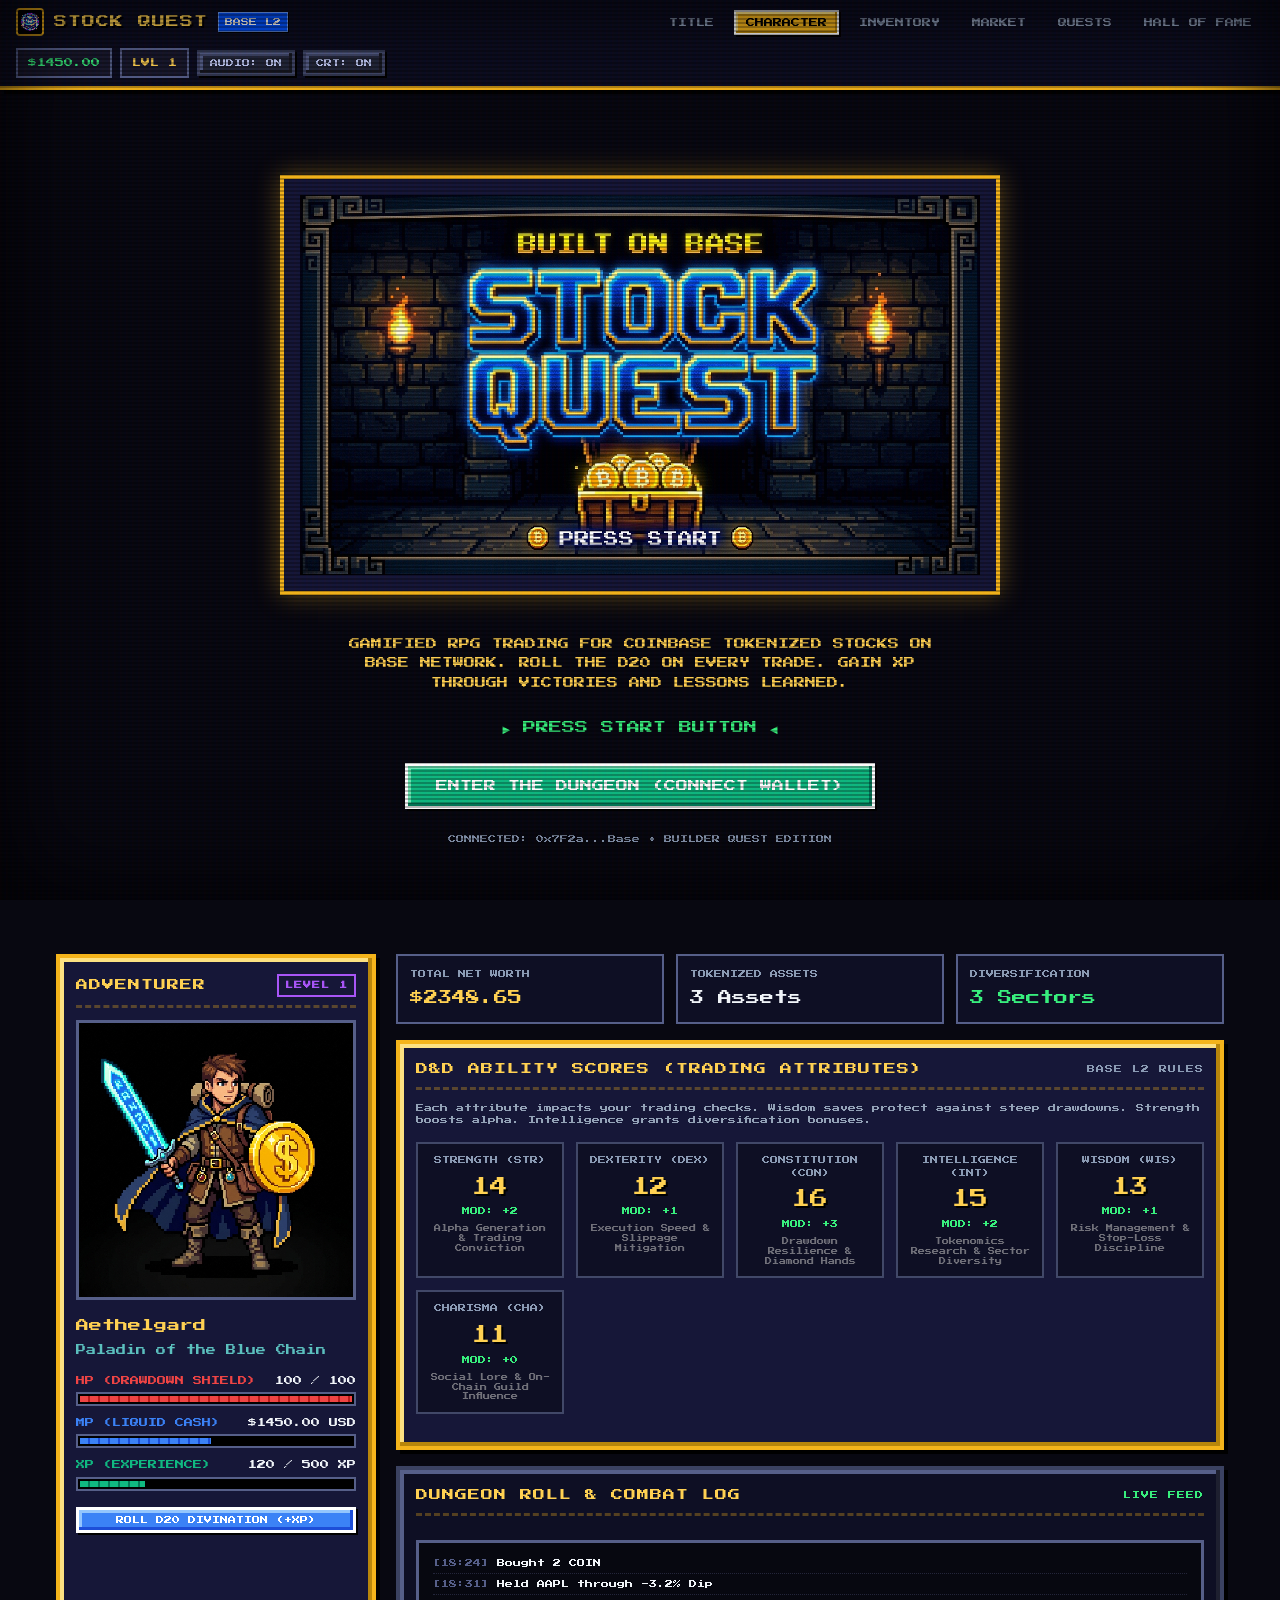
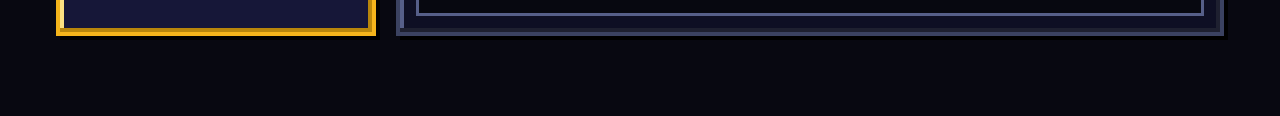
==== index.html @ 32fd5cbb "Initial commit: Stock Quest - Pixel Art RPG Trading on Base" ====
<!DOCTYPE html>
<html lang="en">
<head>
  <meta charset="UTF-8">
  <meta name="viewport" content="width=device-width, initial-scale=1.0">
  <title>Stock Quest - Pixel Art RPG Trading on Base</title>
  <meta name="description" content="Gamified RPG Trading Dashboard for Coinbase Tokenized Stocks on Base Network. Roll D20, earn XP on wins and losses, and level up your portfolio.">
  <link rel="stylesheet" href="css/tokens.css">
  <link rel="stylesheet" href="css/components.css">
  <link rel="stylesheet" href="css/screens.css">
</head>
<body>

  <!-- Retro CRT Scanlines & Vignette -->
  <div class="scanlines"></div>
  <div class="vignette"></div>

  <!-- Toast Notification Container -->
  <div id="toast-container"></div>

  <!-- Persistent Top Navigation Bar -->
  <header class="top-nav">
    <div class="nav-brand">
      <img src="assets/d20.jpg" alt="Stock Quest D20" class="nav-logo-icon">
      <span class="nav-title">STOCK QUEST</span>
      <span class="nav-network-tag">BASE L2</span>
    </div>

    <nav class="nav-links">
      <button class="nav-btn" data-screen="title">TITLE</button>
      <button class="nav-btn active" data-screen="character">CHARACTER</button>
      <button class="nav-btn" data-screen="inventory">INVENTORY</button>
      <button class="nav-btn" data-screen="market">MARKET</button>
      <button class="nav-btn" data-screen="quests">QUESTS</button>
      <button class="nav-btn" data-screen="leaderboard">HALL OF FAME</button>
    </nav>

    <div class="nav-wallet-box">
      <span class="wallet-badge" id="nav-cash-val">$1,450.00</span>
      <span class="wallet-badge" id="nav-lvl-val" style="color:var(--text-gold);">LVL 1</span>
      <button class="pixel-btn sm btn-dark" id="toggle-sound">AUDIO: ON</button>
      <button class="pixel-btn sm btn-dark" id="toggle-crt">CRT: ON</button>
    </div>
  </header>

  <!-- ================= SCREEN 1: TITLE SCREEN ================= -->
  <main>
    <section id="screen-title" class="screen">
      <div class="title-card-hero rpg-frame">
        <img src="assets/title.jpg" alt="Stock Quest 8-bit Banner" class="title-banner-img">
      </div>

      <p class="title-tagline">
        GAMIFIED RPG TRADING FOR COINBASE TOKENIZED STOCKS ON BASE NETWORK.
        ROLL THE D20 ON EVERY TRADE. GAIN XP THROUGH VICTORIES AND LESSONS LEARNED.
      </p>

      <div class="title-action-box">
        <div class="press-start-anim">► PRESS START BUTTON ◄</div>
        <button id="btn-press-start" class="pixel-btn btn-green" style="font-size:12px; padding: 14px 28px;">
          ENTER THE DUNGEON (CONNECT WALLET)
        </button>
        <div style="font-size:8px; color:var(--text-muted); margin-top:8px;">
          CONNECTED: 0x7F2a...Base • BUILDER QUEST EDITION
        </div>
      </div>
    </section>

    <!-- ================= SCREEN 2: CHARACTER SHEET (HUB) ================= -->
    <section id="screen-character" class="screen active">
      <div class="char-layout">
        
        <!-- Left Column: Hero Sprite & Meters -->
        <div class="rpg-frame">
          <div class="rpg-header">
            <span>ADVENTURER</span>
            <span class="badge-rarity epic" id="char-level-badge">LEVEL 1</span>
          </div>

          <img src="assets/hero.jpg" alt="Hero Adventurer Sprite" class="char-hero-portrait">

          <div class="char-name-title" id="char-name">Aethelgard</div>
          <div class="char-class-tag" id="char-class">Paladin of the Blue Chain</div>

          <!-- Meters -->
          <div class="meter-container meter-hp">
            <div class="meter-label">
              <span style="color:#ef4444;">HP (DRAWDOWN SHIELD)</span>
              <span id="char-hp-text">100 / 100</span>
            </div>
            <div class="meter-track">
              <div class="meter-fill" id="char-hp-fill" style="width: 100%;"></div>
            </div>
          </div>

          <div class="meter-container meter-mp">
            <div class="meter-label">
              <span style="color:#3b82f6;">MP (LIQUID CASH)</span>
              <span id="char-mp-text">$1,450.00 USD</span>
            </div>
            <div class="meter-track">
              <div class="meter-fill" id="char-mp-fill" style="width: 50%;"></div>
            </div>
          </div>

          <div class="meter-container meter-xp">
            <div class="meter-label">
              <span style="color:#10b981;">XP (EXPERIENCE)</span>
              <span id="char-xp-text">120 / 500 XP</span>
            </div>
            <div class="meter-track">
              <div class="meter-fill" id="char-xp-fill" style="width: 24%;"></div>
            </div>
          </div>

          <div style="margin-top:16px;">
            <button class="pixel-btn btn-blue sm" id="btn-roll-solo-dice" style="width:100%;">
              ROLL D20 DIVINATION (+XP)
            </button>
          </div>
        </div>

        <!-- Right Column: D&D Ability Scores & Overview -->
        <div>
          <!-- Financial Overview Cards -->
          <div class="overview-grid">
            <div class="overview-stat-card">
              <div class="overview-stat-label">TOTAL NET WORTH</div>
              <div class="overview-stat-val" id="overview-networth" style="color:var(--text-gold);">$2,125.75</div>
            </div>
            <div class="overview-stat-card">
              <div class="overview-stat-label">TOKENIZED ASSETS</div>
              <div class="overview-stat-val" id="overview-holdings-count">3 Assets</div>
            </div>
            <div class="overview-stat-card">
              <div class="overview-stat-label">DIVERSIFICATION</div>
              <div class="overview-stat-val" id="overview-sectors-count" style="color:var(--text-cyan);">3 Sectors</div>
            </div>
          </div>

          <!-- D&D Ability Scores -->
          <div class="rpg-frame">
            <div class="rpg-header">
              <span>D&D ABILITY SCORES (TRADING ATTRIBUTES)</span>
              <span style="font-size:8px; color:var(--text-muted);">BASE L2 RULES</span>
            </div>
            <p style="font-size:8px; color:#94a3b8; margin-bottom:12px; line-height:1.5;">
              Each attribute impacts your trading checks. Wisdom saves protect against steep drawdowns. Strength boosts alpha. Intelligence grants diversification bonuses.
            </p>
            <div class="dnd-stats-grid" id="dnd-stats-container">
              <!-- Dynamically populated by JS -->
            </div>
          </div>

          <!-- Combat & D20 Dungeon Roll Log -->
          <div class="rpg-frame dark" style="margin-top:16px;">
            <div class="rpg-header">
              <span>DUNGEON ROLL & COMBAT LOG</span>
              <span style="font-size:8px; color:var(--text-cyan);">LIVE FEED</span>
            </div>
            <div class="combat-log-container" id="combat-log-content">
              <!-- Dynamically populated by JS -->
            </div>
          </div>

        </div>

      </div>
    </section>

    <!-- ================= SCREEN 3: INVENTORY ================= -->
    <section id="screen-inventory" class="screen">
      <div class="rpg-frame" style="margin-bottom:20px;">
        <div class="rpg-header">
          <span>TOKENIZED STOCKS INVENTORY</span>
          <span style="font-size:9px; color:var(--text-gold);">COINBASE ASSETS ON BASE</span>
        </div>
        <p style="font-size:9px; color:#cbd5e1; line-height:1.6;">
          Your on-chain stock portfolio represented as RPG equipment. Sell positions to trigger exit resolution rolls: lock in profit XP or practice disciplined stop-loss saves!
        </p>
      </div>

      <div class="stock-grid" id="inventory-grid">
        <!-- Dynamically populated by JS -->
      </div>
    </section>

    <!-- ================= SCREEN 4: MARKET / ITEM SHOP ================= -->
    <section id="screen-market" class="screen">
      <div class="shop-layout">
        
        <!-- Shopkeeper NPC Panel -->
        <div class="rpg-frame">
          <div class="rpg-header">
            <span>TAVERN MERCHANT</span>
          </div>
          <img src="assets/shopkeeper.jpg" alt="Shopkeeper NPC Sprite" class="shopkeeper-img">
          
          <div class="npc-dialog-box">
            <div class="npc-dialog-title">Master Barnaby says:</div>
            <div class="npc-dialog-text">
              "Greetings, traveler! Looking for Coinbase Tokenized Stocks on Base? Every purchase triggers a D20 roll: Natural 20s grant 5% discounts and massive XP, while tough rolls build your survival fortitude!"
              <span class="blinking-cursor"></span>
            </div>
          </div>

          <div style="font-size:8px; color:var(--text-muted); line-height:1.6;">
            • Instant settlement on Base L2<br>
            • Backed 1:1 by real stock shares<br>
            • Earn D&D trading XP every roll
          </div>
        </div>

        <!-- Catalog & Stocks Grid -->
        <div>
          <div class="shop-filter-tabs">
            <button class="pixel-btn sm btn-dark market-tab active" data-filter="all">ALL STOCKS</button>
            <button class="pixel-btn sm btn-dark market-tab" data-filter="tech">MEGA TECH</button>
            <button class="pixel-btn sm btn-dark market-tab" data-filter="finance">FINANCE & CRYPTO</button>
            <button class="pixel-btn sm btn-dark market-tab" data-filter="index">INDEX ETF</button>
          </div>

          <div class="stock-grid" id="market-grid">
            <!-- Dynamically populated by JS -->
          </div>
        </div>

      </div>
    </section>

    <!-- ================= SCREEN 5: QUEST BOARD ================= -->
    <section id="screen-quests" class="screen">
      <div class="rpg-frame" style="margin-bottom:20px;">
        <div class="rpg-header">
          <span>BASE BUILDER QUEST BOARD</span>
          <span style="font-size:9px; color:var(--text-cyan);">ACTIVE BOUNTIES</span>
        </div>
        <p style="font-size:9px; color:#cbd5e1; line-height:1.6;">
          Complete tactical trading objectives to earn gold, unlock rare achievements, and ascend the Base Network leaderboard!
        </p>
      </div>

      <div class="quests-grid" id="quests-grid">
        <!-- Dynamically populated by JS -->
      </div>
    </section>

    <!-- ================= SCREEN 6: LEADERBOARD ================= -->
    <section id="screen-leaderboard" class="screen">
      <div class="rpg-frame">
        <div class="rpg-header">
          <span>BASE NETWORK HALL OF FAME</span>
          <span style="font-size:9px; color:var(--text-gold);">TOP TRADER ADVENTURERS</span>
        </div>

        <table class="arcade-table">
          <thead>
            <tr>
              <th>RANK</th>
              <th>ADVENTURER</th>
              <th>RPG CLASS</th>
              <th>LEVEL</th>
              <th style="text-align:right;">NET WORTH (USD)</th>
              <th style="text-align:right;">WIN RATE</th>
            </tr>
          </thead>
          <tbody id="leaderboard-tbody">
            <!-- Dynamically populated by JS -->
          </tbody>
        </table>
      </div>
    </section>
  </main>

  <!-- ================= D20 TRADING & EXECUTION MODAL ================= -->
  <div id="buy-modal" class="modal-backdrop hidden">
    <div class="modal-card rpg-frame glow-gold">
      <div class="rpg-header">
        <span>ON-CHAIN EXECUTION CHECK</span>
        <button id="modal-btn-cancel" class="pixel-btn sm btn-danger">X</button>
      </div>

      <div style="text-align:center; margin: 12px 0;">
        <div class="d20-dice-wrapper" id="modal-d20-dice">
          <img src="assets/d20.jpg" alt="D20 Dice" class="d20-dice-img">
        </div>
      </div>

      <div style="background:var(--bg-panel-dark); border:2px solid #414868; padding:12px; margin-bottom:12px;">
        <div style="display:flex; justify-content:space-between; margin-bottom:6px;">
          <span style="color:var(--text-muted); font-size:8px;">TARGET ASSET:</span>
          <span id="modal-stock-ticker" style="color:var(--text-gold); font-size:9px;">AAPL</span>
        </div>
        <div style="display:flex; justify-content:space-between; margin-bottom:6px;">
          <span style="color:var(--text-muted); font-size:8px;">PRICE PER SHARE:</span>
          <span id="modal-stock-price" style="font-size:9px;">$198.50</span>
        </div>
        <div style="display:flex; justify-content:space-between; align-items:center; margin-bottom:6px;">
          <span style="color:var(--text-muted); font-size:8px;">QUANTITY:</span>
          <input type="number" id="buy-shares-qty" value="1.0" min="0.1" step="0.5" style="width:70px; background:#000; color:#fff; border:2px solid #565f89; font-family:var(--font-retro); font-size:9px; padding:4px; text-align:center;">
        </div>
        <div style="display:flex; justify-content:space-between; border-top:1px dashed #565f89; padding-top:6px; margin-top:6px;">
          <span style="color:var(--text-cyan); font-size:9px;">ESTIMATED TOTAL:</span>
          <span id="modal-stock-total" style="color:var(--text-cyan); font-size:10px; font-weight:bold;">$198.50 USD</span>
        </div>
      </div>

      <!-- Result Box -->
      <div id="modal-roll-result" class="rpg-frame dark" style="display:none; margin-bottom:12px;">
        <div id="modal-roll-text"></div>
      </div>

      <button id="modal-btn-execute" class="pixel-btn btn-green" style="width:100%; font-size:10px;">
        ROLL D20 & EXECUTE ON BASE
      </button>
    </div>
  </div>

  <!-- Scripts -->
  <script src="js/audio.js"></script>
  <script src="js/data.js"></script>
  <script src="js/engine.js"></script>
  <script src="js/app.js"></script>
</body>
</html>
---- css/tokens.css ----
/* Stock Quest - Design Tokens & 8-Bit Pixel Styles */
@import url('https://fonts.googleapis.com/css2?family=Press+Start+2P&display=swap');

:root {
  /* Color Palette - 16-bit SNES & Arcade */
  --bg-deep: #080811;
  --bg-main: #0f1026;
  --bg-panel: #161738;
  --bg-panel-dark: #0e0f24;
  --bg-input: #0a0b1a;

  --border-gold: #f4b41b;
  --border-gold-light: #fce182;
  --border-gold-dark: #b8860b;
  --border-blue: #2f58cd;
  --border-base-blue: #0052ff;

  --text-main: #f0f4f8;
  --text-muted: #8b9bb4;
  --text-gold: #ffd152;
  --text-cyan: #38ef7d;
  --text-blue: #5bc0be;
  --text-danger: #ff4757;
  --text-purple: #c084fc;

  /* Rarity Colors */
  --rarity-common: #94a3b8;
  --rarity-rare: #3b82f6;
  --rarity-epic: #a855f7;
  --rarity-legendary: #eab308;

  /* Bars */
  --hp-bar: #ef4444;
  --hp-bar-bg: #450a0a;
  --mp-bar: #3b82f6;
  --mp-bar-bg: #172554;
  --xp-bar: #10b981;
  --xp-bar-bg: #064e3b;

  /* Pixel Shadows */
  --pixel-shadow-sm: 2px 2px 0px #000;
  --pixel-shadow-md: 4px 4px 0px #000;
  --pixel-shadow-lg: 6px 6px 0px #000;
  --pixel-shadow-gold: 4px 4px 0px #b8860b;

  /* Typography */
  --font-retro: 'Press Start 2P', monospace, monospace;
}

* {
  box-sizing: border-box;
  margin: 0;
  padding: 0;
  image-rendering: pixelated;
}

body {
  background-color: var(--bg-deep);
  color: var(--text-main);
  font-family: var(--font-retro);
  font-size: 11px;
  line-height: 1.6;
  min-height: 100vh;
  overflow-x: hidden;
  user-select: none;
}

/* CRT Scanlines Overlay (Toggleable) */
.scanlines {
  pointer-events: none;
  position: fixed;
  top: 0;
  left: 0;
  width: 100vw;
  height: 100vh;
  z-index: 9999;
  background: linear-gradient(
    rgba(18, 16, 16, 0) 50%,
    rgba(0, 0, 0, 0.35) 50%
  ),
  linear-gradient(
    90deg,
    rgba(255, 0, 0, 0.03),
    rgba(0, 255, 0, 0.01),
    rgba(0, 0, 255, 0.03)
  );
  background-size: 100% 4px, 6px 100%;
  opacity: 0.75;
}

/* Vignette */
.vignette {
  pointer-events: none;
  position: fixed;
  top: 0;
  left: 0;
  width: 100vw;
  height: 100vh;
  z-index: 9998;
  box-shadow: inset 0 0 100px rgba(0, 0, 0, 0.85);
}
---- css/components.css ----
/* Stock Quest - Reusable Pixel Art UI Components */

/* --- Retro RPG Frames --- */
.rpg-frame {
  background-color: var(--bg-panel);
  border: 4px solid var(--border-gold);
  box-shadow: 
    inset -4px -4px 0px 0px var(--border-gold-dark),
    inset 4px 4px 0px 0px var(--border-gold-light),
    var(--pixel-shadow-md);
  padding: 16px;
  position: relative;
}

.rpg-frame.dark {
  background-color: var(--bg-panel-dark);
  border-color: #3b4261;
  box-shadow: 
    inset -4px -4px 0px 0px #1e2030,
    inset 4px 4px 0px 0px #565f89,
    var(--pixel-shadow-md);
}

.rpg-frame.blue {
  border-color: var(--border-blue);
  box-shadow: 
    inset -4px -4px 0px 0px #1a3680,
    inset 4px 4px 0px 0px #5c85ff,
    var(--pixel-shadow-md);
}

.rpg-frame.glow-gold {
  box-shadow: 
    inset -4px -4px 0px 0px var(--border-gold-dark),
    inset 4px 4px 0px 0px var(--border-gold-light),
    0 0 16px rgba(244, 180, 27, 0.45);
}

/* Header within frame */
.rpg-header {
  color: var(--text-gold);
  font-size: 12px;
  letter-spacing: 1px;
  text-transform: uppercase;
  margin-bottom: 12px;
  padding-bottom: 8px;
  border-bottom: 3px dashed rgba(244, 180, 27, 0.3);
  display: flex;
  align-items: center;
  justify-content: space-between;
}

/* --- Pixel Buttons --- */
.pixel-btn {
  display: inline-flex;
  align-items: center;
  justify-content: center;
  gap: 8px;
  font-family: var(--font-retro);
  font-size: 10px;
  color: #000;
  background-color: var(--border-gold);
  border: 3px solid #fff;
  box-shadow: 
    inset -3px -3px 0px 0px var(--border-gold-dark),
    inset 3px 3px 0px 0px var(--border-gold-light),
    var(--pixel-shadow-sm);
  padding: 10px 16px;
  cursor: pointer;
  text-transform: uppercase;
  text-decoration: none;
  transition: transform 0.05s ease;
}

.pixel-btn:hover {
  filter: brightness(1.15);
  transform: translate(-1px, -1px);
  box-shadow: 
    inset -3px -3px 0px 0px var(--border-gold-dark),
    inset 3px 3px 0px 0px var(--border-gold-light),
    var(--pixel-shadow-md);
}

.pixel-btn:active {
  transform: translate(2px, 2px);
  box-shadow: none;
}

.pixel-btn.btn-blue {
  background-color: #3b82f6;
  color: #fff;
  box-shadow: 
    inset -3px -3px 0px 0px #1d4ed8,
    inset 3px 3px 0px 0px #93c5fd,
    var(--pixel-shadow-sm);
}

.pixel-btn.btn-green {
  background-color: #10b981;
  color: #fff;
  box-shadow: 
    inset -3px -3px 0px 0px #047857,
    inset 3px 3px 0px 0px #6ee7b7,
    var(--pixel-shadow-sm);
}

.pixel-btn.btn-danger {
  background-color: #ef4444;
  color: #fff;
  box-shadow: 
    inset -3px -3px 0px 0px #991b1b,
    inset 3px 3px 0px 0px #fca5a5,
    var(--pixel-shadow-sm);
}

.pixel-btn.btn-dark {
  background-color: #24283b;
  color: #c0caf5;
  border-color: #414868;
  box-shadow: 
    inset -3px -3px 0px 0px #1a1b26,
    inset 3px 3px 0px 0px #565f89,
    var(--pixel-shadow-sm);
}

.pixel-btn.sm {
  font-size: 8px;
  padding: 6px 10px;
}

/* --- Segmented Retro Meters (HP, MP, XP) --- */
.meter-container {
  margin-bottom: 10px;
}

.meter-label {
  display: flex;
  justify-content: space-between;
  font-size: 9px;
  margin-bottom: 4px;
}

.meter-track {
  height: 14px;
  background-color: #000;
  border: 2px solid #565f89;
  padding: 2px;
  position: relative;
  overflow: hidden;
}

.meter-fill {
  height: 100%;
  transition: width 0.3s steps(10);
}

.meter-hp .meter-fill {
  background: repeating-linear-gradient(
    90deg,
    #ef4444,
    #ef4444 8px,
    #b91c1c 8px,
    #b91c1c 10px
  );
}

.meter-mp .meter-fill {
  background: repeating-linear-gradient(
    90deg,
    #3b82f6,
    #3b82f6 8px,
    #1d4ed8 8px,
    #1d4ed8 10px
  );
}

.meter-xp .meter-fill {
  background: repeating-linear-gradient(
    90deg,
    #10b981,
    #10b981 8px,
    #047857 8px,
    #047857 10px
  );
}

/* --- Rarity Badges --- */
.badge-rarity {
  font-size: 8px;
  padding: 3px 6px;
  border: 2px solid currentColor;
  text-transform: uppercase;
  font-weight: bold;
  display: inline-block;
}

.badge-rarity.common {
  color: var(--rarity-common);
  border-color: var(--rarity-common);
}

.badge-rarity.rare {
  color: var(--rarity-rare);
  border-color: var(--rarity-rare);
}

.badge-rarity.epic {
  color: var(--rarity-epic);
  border-color: var(--rarity-epic);
}

.badge-rarity.legendary {
  color: var(--rarity-legendary);
  border-color: var(--rarity-legendary);
  animation: pulse-border 1.5s infinite;
}

@keyframes pulse-border {
  0%, 100% { box-shadow: 0 0 2px var(--rarity-legendary); }
  50% { box-shadow: 0 0 10px var(--rarity-legendary); }
}

/* --- D20 Rolling Modal & Animation --- */
.d20-dice-wrapper {
  position: relative;
  width: 110px;
  height: 110px;
  margin: 0 auto;
  display: flex;
  align-items: center;
  justify-content: center;
}

.d20-dice-img {
  width: 100%;
  height: 100%;
  object-fit: contain;
  border-radius: 8px;
}

.d20-shake {
  animation: dice-shake 0.6s ease-in-out infinite;
}

@keyframes dice-shake {
  0% { transform: rotate(0deg) scale(1); }
  25% { transform: rotate(-18deg) scale(1.1); }
  50% { transform: rotate(18deg) scale(1.15); }
  75% { transform: rotate(-10deg) scale(1.05); }
  100% { transform: rotate(0deg) scale(1); }
}

/* --- Modal Overlay --- */
.modal-backdrop {
  position: fixed;
  inset: 0;
  background: rgba(0, 0, 0, 0.85);
  display: flex;
  align-items: center;
  justify-content: center;
  z-index: 9000;
  padding: 16px;
}

.modal-backdrop.hidden {
  display: none;
}

.modal-card {
  max-width: 540px;
  width: 100%;
  animation: pop-in 0.2s cubic-bezier(0.175, 0.885, 0.32, 1.275);
}

@keyframes pop-in {
  from { transform: scale(0.85); opacity: 0; }
  to { transform: scale(1); opacity: 1; }
}

/* --- Toast Notification --- */
#toast-container {
  position: fixed;
  top: 24px;
  right: 24px;
  display: flex;
  flex-direction: column;
  gap: 12px;
  z-index: 10000;
}

.toast {
  background-color: var(--bg-panel);
  border: 3px solid var(--border-gold);
  box-shadow: var(--pixel-shadow-md);
  padding: 12px 18px;
  color: var(--text-main);
  font-size: 10px;
  max-width: 380px;
  display: flex;
  align-items: center;
  gap: 12px;
  animation: slide-in 0.3s ease-out;
}

@keyframes slide-in {
  from { transform: translateX(100%); opacity: 0; }
  to { transform: translateX(0); opacity: 1; }
}

.toast.toast-crit {
  border-color: #ffd700;
  background-color: #2b1e06;
  color: #fffa65;
}

.toast.toast-fail {
  border-color: #ef4444;
  background-color: #290808;
  color: #fca5a5;
}

.toast.toast-xp {
  border-color: #10b981;
  background-color: #062e20;
  color: #6ee7b7;
}

/* --- Dialog Box / NPC Speech --- */
.npc-dialog-box {
  background-color: var(--bg-panel-dark);
  border: 4px solid #fff;
  box-shadow: 
    inset -3px -3px 0 #1e2030,
    inset 3px 3px 0 #565f89,
    var(--pixel-shadow-md);
  padding: 14px;
  margin-bottom: 16px;
  position: relative;
}

.npc-dialog-title {
  color: var(--text-gold);
  font-size: 9px;
  margin-bottom: 6px;
  text-transform: uppercase;
}

.npc-dialog-text {
  font-size: 10px;
  line-height: 1.7;
  color: #e2e8f0;
}

.blinking-cursor {
  display: inline-block;
  width: 8px;
  height: 12px;
  background-color: #fff;
  margin-left: 4px;
  animation: blink 0.8s infinite;
  vertical-align: middle;
}

@keyframes blink {
  0%, 100% { opacity: 1; }
  50% { opacity: 0; }
}
---- css/screens.css ----
/* Stock Quest - Screen Layouts & Specific Pages */

/* Top Navigation Bar */
.top-nav {
  position: sticky;
  top: 0;
  z-index: 5000;
  background-color: #0d0e21;
  border-bottom: 4px solid var(--border-gold);
  padding: 8px 16px;
  display: flex;
  align-items: center;
  justify-content: space-between;
  box-shadow: var(--pixel-shadow-md);
  flex-wrap: wrap;
  gap: 12px;
}

.nav-brand {
  display: flex;
  align-items: center;
  gap: 10px;
}

.nav-logo-icon {
  width: 28px;
  height: 28px;
  border: 2px solid var(--border-gold);
  border-radius: 4px;
}

.nav-title {
  color: var(--text-gold);
  font-size: 13px;
  letter-spacing: 1px;
  text-shadow: 2px 2px 0 #000;
}

.nav-network-tag {
  font-size: 8px;
  background: var(--border-base-blue);
  color: #fff;
  padding: 3px 6px;
  border: 1px solid #70a1ff;
  box-shadow: 1px 1px 0 #000;
}

.nav-links {
  display: flex;
  gap: 8px;
  flex-wrap: wrap;
}

.nav-btn {
  background: transparent;
  border: 2px solid transparent;
  color: var(--text-muted);
  font-family: var(--font-retro);
  font-size: 9px;
  padding: 6px 10px;
  cursor: pointer;
  text-transform: uppercase;
  transition: all 0.1s ease;
}

.nav-btn:hover {
  color: var(--text-main);
  border-color: #565f89;
  background: #1a1b2e;
}

.nav-btn.active {
  color: #000;
  background-color: var(--border-gold);
  border-color: #fff;
  box-shadow: 
    inset -2px -2px 0 #b8860b,
    inset 2px 2px 0 #fce182,
    var(--pixel-shadow-sm);
}

.nav-wallet-box {
  display: flex;
  align-items: center;
  gap: 8px;
}

.wallet-badge {
  font-size: 9px;
  background-color: #1a1a2e;
  border: 2px solid #565f89;
  padding: 6px 10px;
  color: var(--text-cyan);
}

/* Screen Wrapper */
.screen {
  display: none;
  padding: 24px 16px 80px 16px;
  max-width: 1200px;
  margin: 0 auto;
}

.screen.active {
  display: block;
  animation: fadeIn 0.2s ease-in;
}

@keyframes fadeIn {
  from { opacity: 0; transform: translateY(6px); }
  to { opacity: 1; transform: translateY(0); }
}

/* --- Screen 1: Title Screen --- */
#screen-title {
  min-height: calc(100vh - 60px);
  display: flex;
  flex-direction: column;
  align-items: center;
  justify-content: center;
  text-align: center;
  padding: 24px;
}

.title-card-hero {
  max-width: 720px;
  width: 100%;
  margin-bottom: 24px;
  border: 4px solid var(--border-gold);
  box-shadow: 0 0 24px rgba(244, 180, 27, 0.4);
  position: relative;
  overflow: hidden;
}

.title-banner-img {
  width: 100%;
  height: auto;
  display: block;
}

.title-tagline {
  color: var(--text-gold);
  font-size: 11px;
  margin: 16px 0 24px 0;
  line-height: 1.8;
  max-width: 600px;
}

.title-action-box {
  display: flex;
  flex-direction: column;
  gap: 16px;
  align-items: center;
}

.press-start-anim {
  animation: blink 1s infinite;
  color: var(--text-cyan);
  font-size: 13px;
  margin-bottom: 8px;
}

/* --- Screen 2: Character Hub / Sheet --- */
.char-layout {
  display: grid;
  grid-template-columns: 320px 1fr;
  gap: 20px;
}

@media (max-width: 860px) {
  .char-layout {
    grid-template-columns: 1fr;
  }
}

.char-hero-portrait {
  width: 100%;
  height: 280px;
  object-fit: cover;
  border: 3px solid #565f89;
  margin-bottom: 12px;
  background-color: #000;
}

.char-name-title {
  color: var(--text-gold);
  font-size: 13px;
  margin-bottom: 4px;
}

.char-class-tag {
  color: var(--text-blue);
  font-size: 10px;
  margin-bottom: 16px;
  display: inline-block;
}

/* D&D Ability Scores Grid */
.dnd-stats-grid {
  display: grid;
  grid-template-columns: repeat(auto-fit, minmax(130px, 1fr));
  gap: 12px;
  margin: 16px 0;
}

.dnd-stat-box {
  background: var(--bg-panel-dark);
  border: 2px solid #414868;
  padding: 10px;
  text-align: center;
  position: relative;
}

.dnd-stat-name {
  font-size: 8px;
  color: var(--text-muted);
  text-transform: uppercase;
  margin-bottom: 6px;
}

.dnd-stat-value {
  font-size: 18px;
  color: var(--text-gold);
  text-shadow: 2px 2px 0 #000;
}

.dnd-stat-mod {
  font-size: 8px;
  color: var(--text-cyan);
  margin-top: 4px;
}

.dnd-stat-desc {
  font-size: 7px;
  color: #71717a;
  margin-top: 6px;
  line-height: 1.4;
}

/* Overview Cards */
.overview-grid {
  display: grid;
  grid-template-columns: repeat(auto-fit, minmax(200px, 1fr));
  gap: 12px;
  margin-bottom: 16px;
}

.overview-stat-card {
  background: var(--bg-panel-dark);
  border: 2px solid #565f89;
  padding: 12px;
}

.overview-stat-label {
  font-size: 8px;
  color: var(--text-muted);
  margin-bottom: 6px;
}

.overview-stat-val {
  font-size: 14px;
  color: var(--text-main);
}

/* --- Screen 3: Inventory Grid --- */
.stock-grid {
  display: grid;
  grid-template-columns: repeat(auto-fill, minmax(260px, 1fr));
  gap: 16px;
}

.stock-card {
  background-color: var(--bg-panel-dark);
  border: 3px solid #414868;
  padding: 14px;
  display: flex;
  flex-direction: column;
  gap: 10px;
  position: relative;
  transition: transform 0.1s ease, border-color 0.2s ease;
}

.stock-card:hover {
  transform: translateY(-3px);
  border-color: var(--border-gold);
}

.stock-card-top {
  display: flex;
  justify-content: space-between;
  align-items: flex-start;
}

.stock-ticker {
  font-size: 14px;
  color: var(--text-gold);
}

.stock-name {
  font-size: 8px;
  color: var(--text-muted);
  margin-top: 3px;
}

.stock-price-val {
  font-size: 12px;
  color: var(--text-main);
  text-align: right;
}

.stock-change {
  font-size: 9px;
  text-align: right;
}

.stock-change.positive { color: var(--text-cyan); }
.stock-change.negative { color: var(--text-danger); }

.stock-rpg-stat-row {
  display: flex;
  justify-content: space-between;
  background: rgba(0, 0, 0, 0.4);
  padding: 6px 8px;
  font-size: 8px;
  border-left: 3px solid var(--border-gold);
}

/* --- Screen 4: Market / Item Shop --- */
.shop-layout {
  display: grid;
  grid-template-columns: 280px 1fr;
  gap: 20px;
}

@media (max-width: 860px) {
  .shop-layout {
    grid-template-columns: 1fr;
  }
}

.shopkeeper-img {
  width: 100%;
  height: 280px;
  object-fit: cover;
  border: 3px solid var(--border-gold);
  background-color: #000;
  margin-bottom: 12px;
}

.shop-filter-tabs {
  display: flex;
  gap: 8px;
  margin-bottom: 16px;
  flex-wrap: wrap;
}

/* --- Screen 5: Quest Board --- */
.quests-grid {
  display: grid;
  grid-template-columns: repeat(auto-fill, minmax(320px, 1fr));
  gap: 16px;
}

.quest-card {
  background-color: var(--bg-panel-dark);
  border: 3px solid #414868;
  padding: 14px;
  display: flex;
  flex-direction: column;
  gap: 10px;
  position: relative;
}

.quest-card.completed {
  border-color: var(--text-cyan);
  background: rgba(16, 185, 129, 0.05);
}

.quest-title-row {
  display: flex;
  justify-content: space-between;
  align-items: center;
}

.quest-title {
  color: var(--text-gold);
  font-size: 11px;
}

.quest-reward-tag {
  font-size: 8px;
  color: #10b981;
  background: #062e20;
  padding: 3px 6px;
  border: 1px solid #059669;
}

.quest-desc {
  font-size: 9px;
  color: #94a3b8;
  line-height: 1.5;
}

/* --- Screen 6: Leaderboard / Hall of Fame --- */
.arcade-table {
  width: 100%;
  border-collapse: collapse;
  margin-top: 12px;
}

.arcade-table th {
  background: var(--bg-panel-dark);
  border: 2px solid #565f89;
  color: var(--text-gold);
  font-size: 9px;
  padding: 10px;
  text-align: left;
}

.arcade-table td {
  border: 1px solid #2f354a;
  padding: 10px;
  font-size: 9px;
  background: rgba(14, 15, 36, 0.6);
}

.arcade-table tr:hover td {
  background: rgba(244, 180, 27, 0.1);
}

/* Live D&D Roll & Combat Log Terminal */
.combat-log-container {
  margin-top: 24px;
  background-color: #070810;
  border: 3px solid #565f89;
  padding: 14px;
  max-height: 200px;
  overflow-y: auto;
  font-size: 8px;
  line-height: 1.7;
}

.log-entry {
  margin-bottom: 4px;
  border-bottom: 1px dotted #23253a;
  padding-bottom: 2px;
}

.log-entry.crit-hit { color: #fce182; }
.log-entry.crit-fail { color: #ff6b6b; }
.log-entry.xp-gain { color: #51cf66; }
.log-entry.trade { color: #74c0fc; }
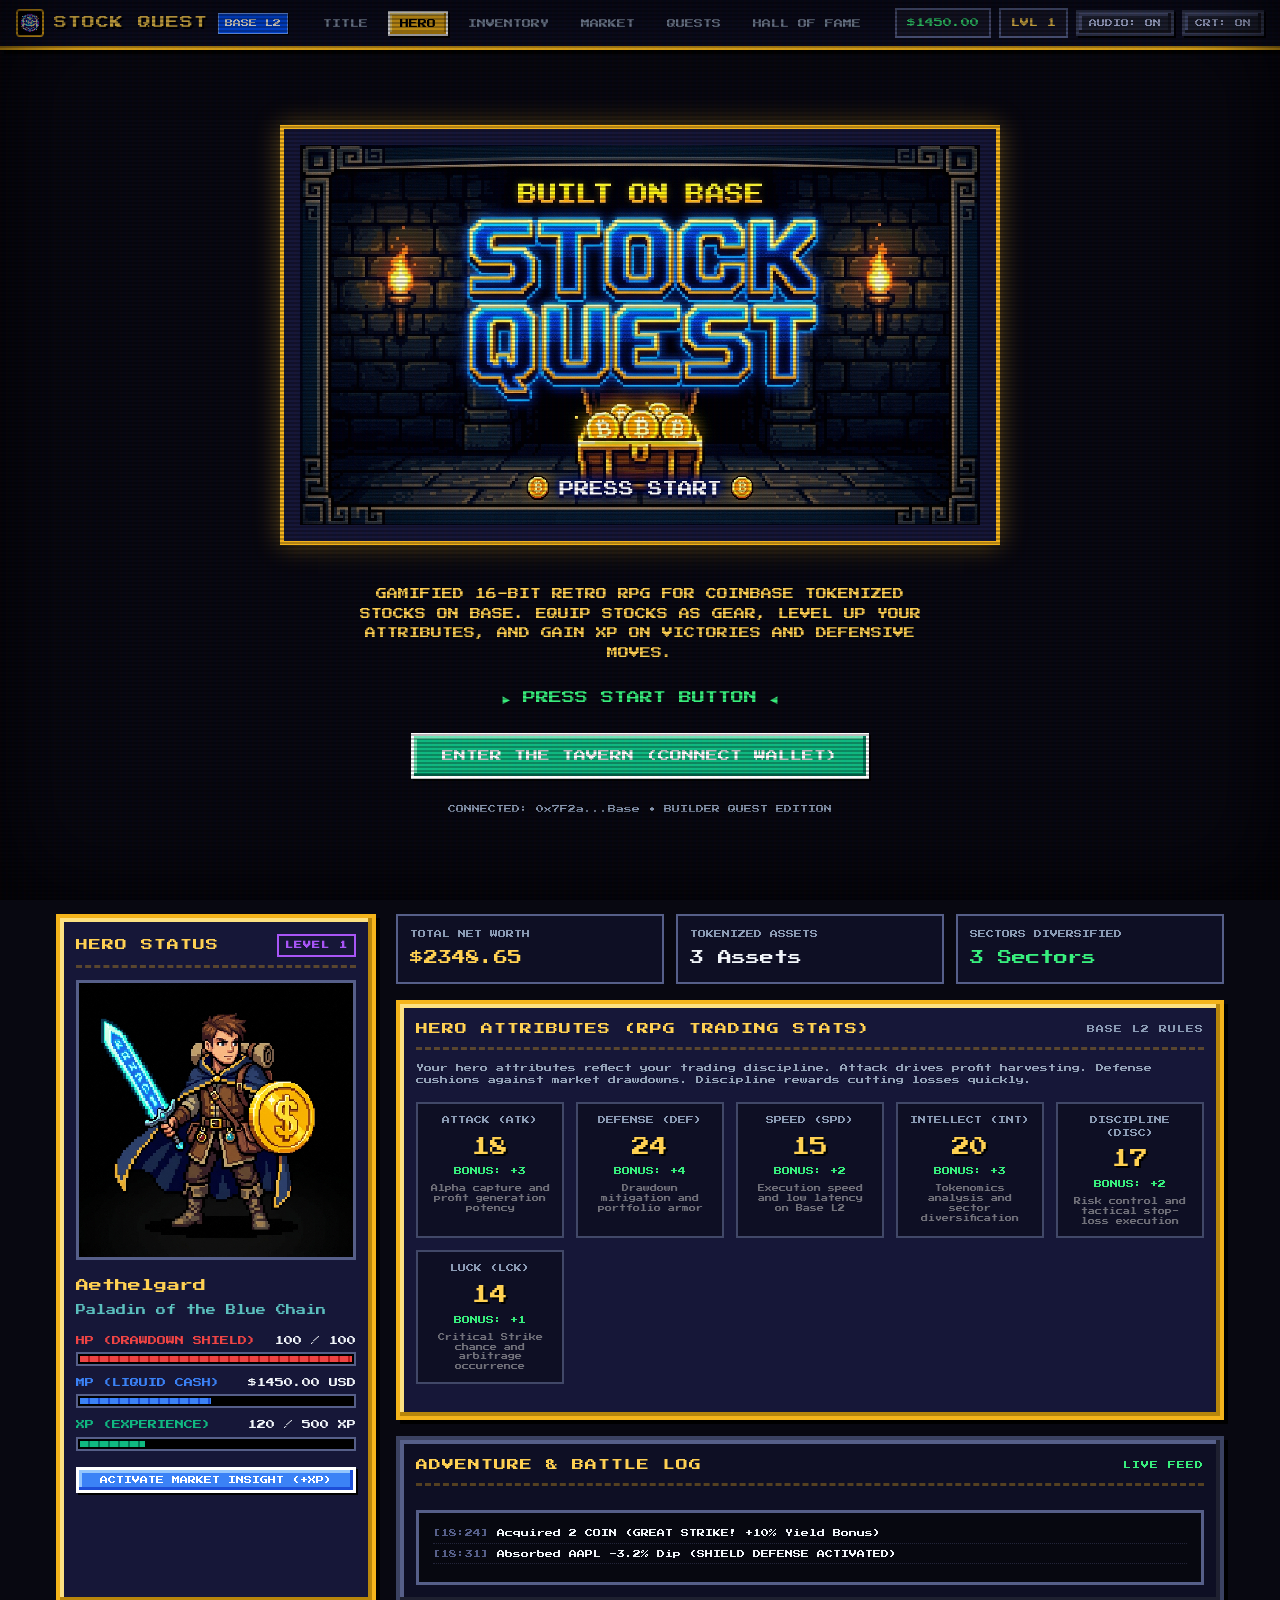
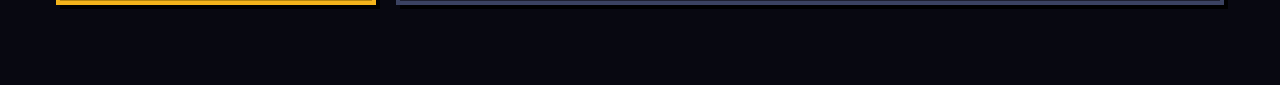
==== commit 9dd50bc7: "Refactor to pure 16-bit retro RPG: hero attributes, battle checks, and critical strikes" ====
--- a/index.html
+++ b/index.html
@@ -3,8 +3,8 @@
 <head>
   <meta charset="UTF-8">
   <meta name="viewport" content="width=device-width, initial-scale=1.0">
-  <title>Stock Quest - Pixel Art RPG Trading on Base</title>
-  <meta name="description" content="Gamified RPG Trading Dashboard for Coinbase Tokenized Stocks on Base Network. Roll D20, earn XP on wins and losses, and level up your portfolio.">
+  <title>Stock Quest - 16-Bit Retro RPG Trading on Base</title>
+  <meta name="description" content="Gamified 16-bit Retro RPG Trading Dashboard for Coinbase Tokenized Stocks on Base Network. Level up your portfolio, equip legendary stocks, and gain XP on every market move.">
   <link rel="stylesheet" href="css/tokens.css">
   <link rel="stylesheet" href="css/components.css">
   <link rel="stylesheet" href="css/screens.css">
@@ -21,14 +21,14 @@
   <!-- Persistent Top Navigation Bar -->
   <header class="top-nav">
     <div class="nav-brand">
-      <img src="assets/d20.jpg" alt="Stock Quest D20" class="nav-logo-icon">
+      <img src="assets/d20.jpg" alt="Stock Quest Rune" class="nav-logo-icon">
       <span class="nav-title">STOCK QUEST</span>
       <span class="nav-network-tag">BASE L2</span>
     </div>
 
     <nav class="nav-links">
       <button class="nav-btn" data-screen="title">TITLE</button>
-      <button class="nav-btn active" data-screen="character">CHARACTER</button>
+      <button class="nav-btn active" data-screen="character">HERO</button>
       <button class="nav-btn" data-screen="inventory">INVENTORY</button>
       <button class="nav-btn" data-screen="market">MARKET</button>
       <button class="nav-btn" data-screen="quests">QUESTS</button>
@@ -47,18 +47,18 @@
   <main>
     <section id="screen-title" class="screen">
       <div class="title-card-hero rpg-frame">
-        <img src="assets/title.jpg" alt="Stock Quest 8-bit Banner" class="title-banner-img">
+        <img src="assets/title.jpg" alt="Stock Quest 16-bit Banner" class="title-banner-img">
       </div>
 
       <p class="title-tagline">
-        GAMIFIED RPG TRADING FOR COINBASE TOKENIZED STOCKS ON BASE NETWORK.
-        ROLL THE D20 ON EVERY TRADE. GAIN XP THROUGH VICTORIES AND LESSONS LEARNED.
+        GAMIFIED 16-BIT RETRO RPG FOR COINBASE TOKENIZED STOCKS ON BASE.
+        EQUIP STOCKS AS GEAR, LEVEL UP YOUR ATTRIBUTES, AND GAIN XP ON VICTORIES AND DEFENSIVE MOVES.
       </p>
 
       <div class="title-action-box">
         <div class="press-start-anim">► PRESS START BUTTON ◄</div>
         <button id="btn-press-start" class="pixel-btn btn-green" style="font-size:12px; padding: 14px 28px;">
-          ENTER THE DUNGEON (CONNECT WALLET)
+          ENTER THE TAVERN (CONNECT WALLET)
         </button>
         <div style="font-size:8px; color:var(--text-muted); margin-top:8px;">
           CONNECTED: 0x7F2a...Base • BUILDER QUEST EDITION
@@ -66,14 +66,14 @@
       </div>
     </section>
 
-    <!-- ================= SCREEN 2: CHARACTER SHEET (HUB) ================= -->
+    <!-- ================= SCREEN 2: HERO CHARACTER SHEET (HUB) ================= -->
     <section id="screen-character" class="screen active">
       <div class="char-layout">
         
         <!-- Left Column: Hero Sprite & Meters -->
         <div class="rpg-frame">
           <div class="rpg-header">
-            <span>ADVENTURER</span>
+            <span>HERO STATUS</span>
             <span class="badge-rarity epic" id="char-level-badge">LEVEL 1</span>
           </div>
 
@@ -115,12 +115,12 @@
 
           <div style="margin-top:16px;">
             <button class="pixel-btn btn-blue sm" id="btn-roll-solo-dice" style="width:100%;">
-              ROLL D20 DIVINATION (+XP)
+              ACTIVATE MARKET INSIGHT (+XP)
             </button>
           </div>
         </div>
 
-        <!-- Right Column: D&D Ability Scores & Overview -->
+        <!-- Right Column: Hero Attributes & Overview -->
         <div>
           <!-- Financial Overview Cards -->
           <div class="overview-grid">
@@ -133,29 +133,29 @@
               <div class="overview-stat-val" id="overview-holdings-count">3 Assets</div>
             </div>
             <div class="overview-stat-card">
-              <div class="overview-stat-label">DIVERSIFICATION</div>
+              <div class="overview-stat-label">SECTORS DIVERSIFIED</div>
               <div class="overview-stat-val" id="overview-sectors-count" style="color:var(--text-cyan);">3 Sectors</div>
             </div>
           </div>
 
-          <!-- D&D Ability Scores -->
+          <!-- Hero Attributes -->
           <div class="rpg-frame">
             <div class="rpg-header">
-              <span>D&D ABILITY SCORES (TRADING ATTRIBUTES)</span>
+              <span>HERO ATTRIBUTES (RPG TRADING STATS)</span>
               <span style="font-size:8px; color:var(--text-muted);">BASE L2 RULES</span>
             </div>
             <p style="font-size:8px; color:#94a3b8; margin-bottom:12px; line-height:1.5;">
-              Each attribute impacts your trading checks. Wisdom saves protect against steep drawdowns. Strength boosts alpha. Intelligence grants diversification bonuses.
+              Your hero attributes reflect your trading discipline. Attack drives profit harvesting. Defense cushions against market drawdowns. Discipline rewards cutting losses quickly.
             </p>
             <div class="dnd-stats-grid" id="dnd-stats-container">
               <!-- Dynamically populated by JS -->
             </div>
           </div>
 
-          <!-- Combat & D20 Dungeon Roll Log -->
+          <!-- Adventure & Battle Log -->
           <div class="rpg-frame dark" style="margin-top:16px;">
             <div class="rpg-header">
-              <span>DUNGEON ROLL & COMBAT LOG</span>
+              <span>ADVENTURE & BATTLE LOG</span>
               <span style="font-size:8px; color:var(--text-cyan);">LIVE FEED</span>
             </div>
             <div class="combat-log-container" id="combat-log-content">
@@ -172,11 +172,11 @@
     <section id="screen-inventory" class="screen">
       <div class="rpg-frame" style="margin-bottom:20px;">
         <div class="rpg-header">
-          <span>TOKENIZED STOCKS INVENTORY</span>
+          <span>EQUIPMENT & STOCKS INVENTORY</span>
           <span style="font-size:9px; color:var(--text-gold);">COINBASE ASSETS ON BASE</span>
         </div>
         <p style="font-size:9px; color:#cbd5e1; line-height:1.6;">
-          Your on-chain stock portfolio represented as RPG equipment. Sell positions to trigger exit resolution rolls: lock in profit XP or practice disciplined stop-loss saves!
+          Your on-chain stock portfolio treated as equipped battle gear. Sell positions to lock in harvest XP or execute defensive parries with disciplined stop-losses!
         </p>
       </div>
 
@@ -199,7 +199,7 @@
           <div class="npc-dialog-box">
             <div class="npc-dialog-title">Master Barnaby says:</div>
             <div class="npc-dialog-text">
-              "Greetings, traveler! Looking for Coinbase Tokenized Stocks on Base? Every purchase triggers a D20 roll: Natural 20s grant 5% discounts and massive XP, while tough rolls build your survival fortitude!"
+              "Welcome, adventurer! Browse my finest Coinbase Tokenized Stocks on Base. Each order triggers an action resolution check: Critical Hits grant 5% arbitrage discounts, and facing volatility builds your hero fortitude!"
               <span class="blinking-cursor"></span>
             </div>
           </div>
@@ -207,7 +207,7 @@
           <div style="font-size:8px; color:var(--text-muted); line-height:1.6;">
             • Instant settlement on Base L2<br>
             • Backed 1:1 by real stock shares<br>
-            • Earn D&D trading XP every roll
+            • Earn Hero XP on every order
           </div>
         </div>
 
@@ -236,7 +236,7 @@
           <span style="font-size:9px; color:var(--text-cyan);">ACTIVE BOUNTIES</span>
         </div>
         <p style="font-size:9px; color:#cbd5e1; line-height:1.6;">
-          Complete tactical trading objectives to earn gold, unlock rare achievements, and ascend the Base Network leaderboard!
+          Complete tactical trading objectives to earn gold, unlock rare achievements, and level up your hero on Base Network!
         </p>
       </div>
 
@@ -257,8 +257,8 @@
           <thead>
             <tr>
               <th>RANK</th>
-              <th>ADVENTURER</th>
-              <th>RPG CLASS</th>
+              <th>HERO</th>
+              <th>CLASS</th>
               <th>LEVEL</th>
               <th style="text-align:right;">NET WORTH (USD)</th>
               <th style="text-align:right;">WIN RATE</th>
@@ -272,17 +272,17 @@
     </section>
   </main>
 
-  <!-- ================= D20 TRADING & EXECUTION MODAL ================= -->
+  <!-- ================= ORDER EXECUTION MODAL ================= -->
   <div id="buy-modal" class="modal-backdrop hidden">
     <div class="modal-card rpg-frame glow-gold">
       <div class="rpg-header">
-        <span>ON-CHAIN EXECUTION CHECK</span>
+        <span>ACTION RESOLUTION CHECK</span>
         <button id="modal-btn-cancel" class="pixel-btn sm btn-danger">X</button>
       </div>
 
       <div style="text-align:center; margin: 12px 0;">
         <div class="d20-dice-wrapper" id="modal-d20-dice">
-          <img src="assets/d20.jpg" alt="D20 Dice" class="d20-dice-img">
+          <img src="assets/d20.jpg" alt="Rune of Fortune" class="d20-dice-img">
         </div>
       </div>
 
@@ -311,7 +311,7 @@
       </div>
 
       <button id="modal-btn-execute" class="pixel-btn btn-green" style="width:100%; font-size:10px;">
-        ROLL D20 & EXECUTE ON BASE
+        EXECUTE ORDER ON BASE
       </button>
     </div>
   </div>
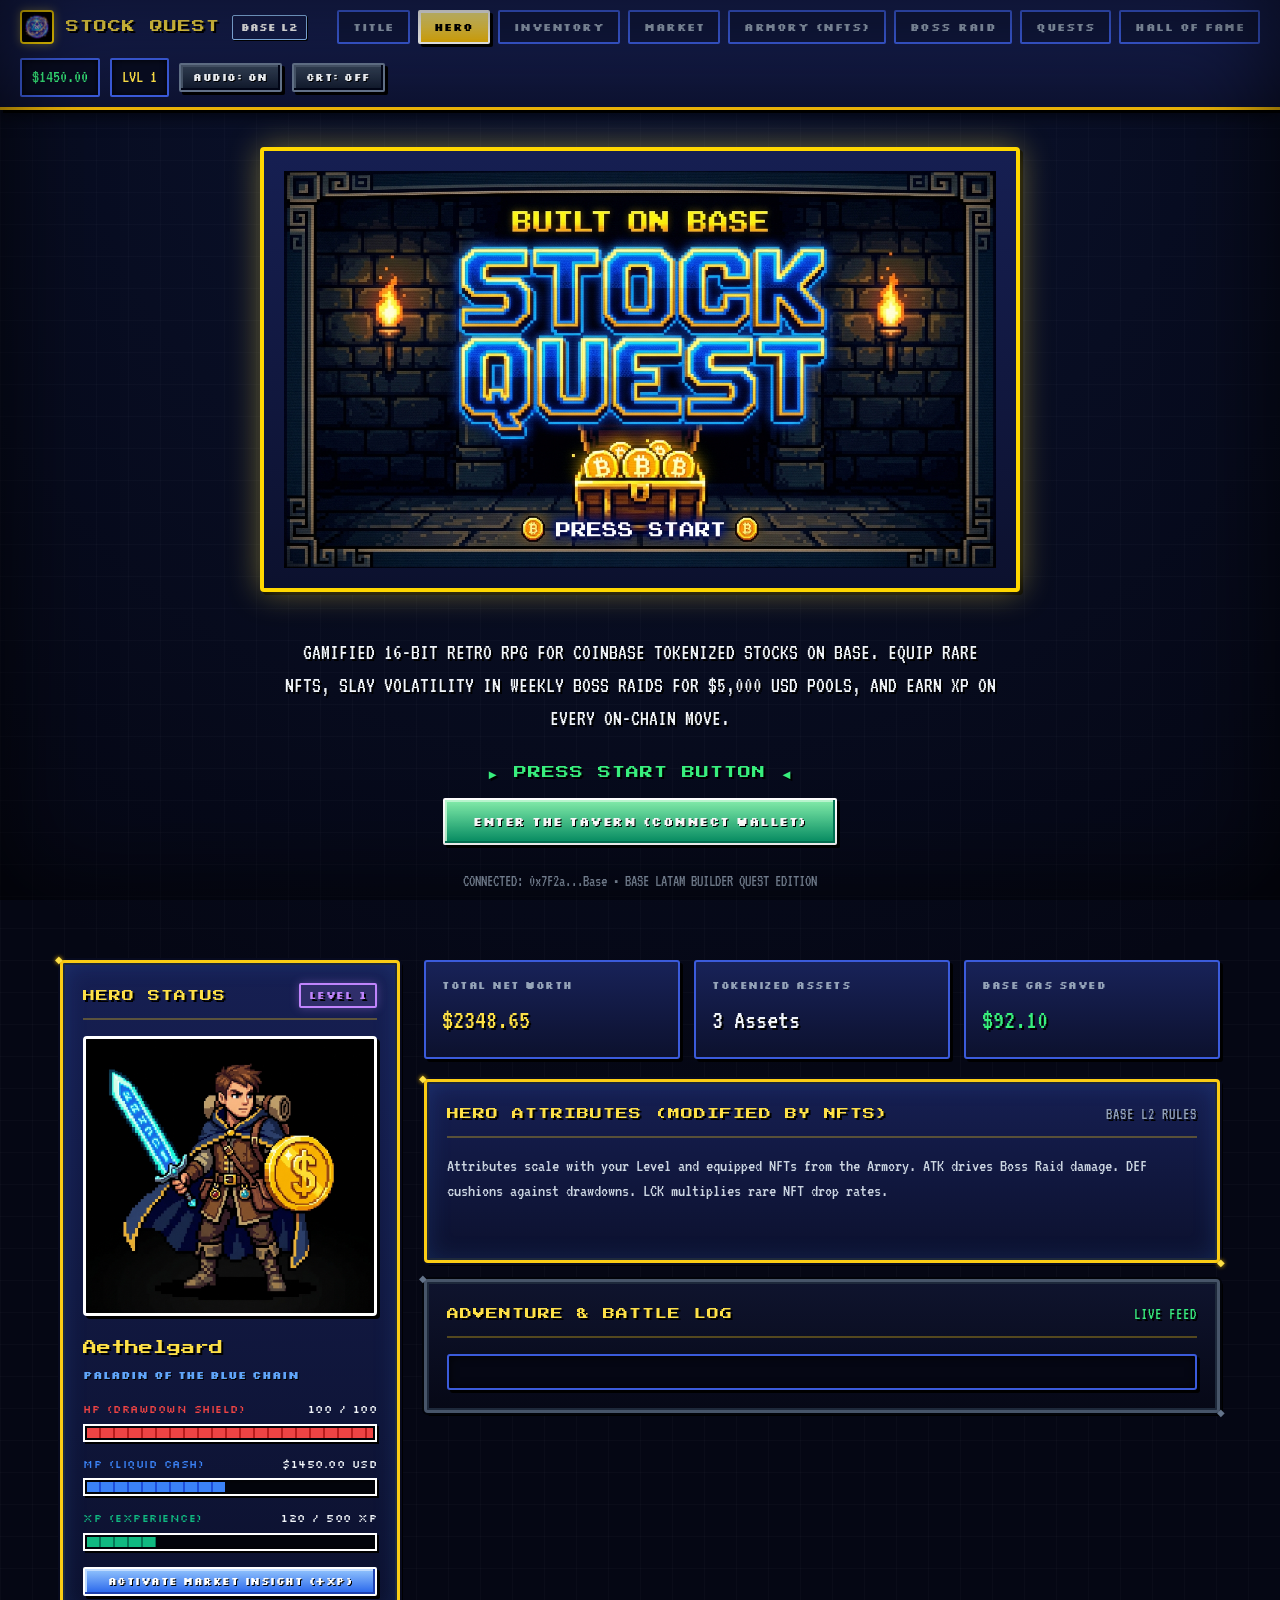
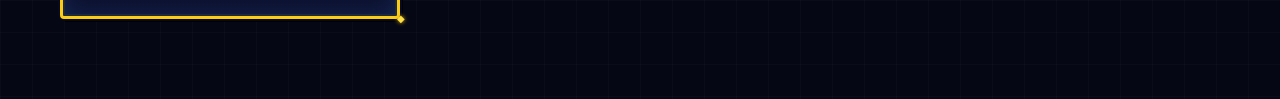
==== commit ef7a4bd1: "Add NFT Armory with low drop-rates, Weekly Boss Raid with \ prize pool, and institutional on-chain s" ====
--- a/index.html
+++ b/index.html
@@ -4,14 +4,14 @@
   <meta charset="UTF-8">
   <meta name="viewport" content="width=device-width, initial-scale=1.0">
   <title>Stock Quest - 16-Bit Retro RPG Trading on Base</title>
-  <meta name="description" content="Gamified 16-bit Retro RPG Trading Dashboard for Coinbase Tokenized Stocks on Base Network. Level up your portfolio, equip legendary stocks, and gain XP on every market move.">
+  <meta name="description" content="Gamified 16-bit Retro RPG Trading Dashboard for Coinbase Tokenized Stocks on Base Network. Equip NFT gear, raid weekly market bosses for $5,000 USD prizes, and track on-chain equities.">
   <link rel="stylesheet" href="css/tokens.css">
   <link rel="stylesheet" href="css/components.css">
   <link rel="stylesheet" href="css/screens.css">
 </head>
 <body>
 
-  <!-- Retro CRT Scanlines & Vignette -->
+  <!-- Retro Vignette & CRT (Disabled by default for comfort) -->
   <div class="scanlines"></div>
   <div class="vignette"></div>
 
@@ -31,6 +31,8 @@
       <button class="nav-btn active" data-screen="character">HERO</button>
       <button class="nav-btn" data-screen="inventory">INVENTORY</button>
       <button class="nav-btn" data-screen="market">MARKET</button>
+      <button class="nav-btn" data-screen="armory">ARMORY (NFTS)</button>
+      <button class="nav-btn" data-screen="bossraid">BOSS RAID</button>
       <button class="nav-btn" data-screen="quests">QUESTS</button>
       <button class="nav-btn" data-screen="leaderboard">HALL OF FAME</button>
     </nav>
@@ -39,12 +41,12 @@
       <span class="wallet-badge" id="nav-cash-val">$1,450.00</span>
       <span class="wallet-badge" id="nav-lvl-val" style="color:var(--text-gold);">LVL 1</span>
       <button class="pixel-btn sm btn-dark" id="toggle-sound">AUDIO: ON</button>
-      <button class="pixel-btn sm btn-dark" id="toggle-crt">CRT: ON</button>
+      <button class="pixel-btn sm btn-dark" id="toggle-crt">CRT: OFF</button>
     </div>
   </header>
 
-  <!-- ================= SCREEN 1: TITLE SCREEN ================= -->
   <main>
+    <!-- ================= SCREEN 1: TITLE SCREEN ================= -->
     <section id="screen-title" class="screen">
       <div class="title-card-hero rpg-frame">
         <img src="assets/title.jpg" alt="Stock Quest 16-bit Banner" class="title-banner-img">
@@ -52,7 +54,7 @@
 
       <p class="title-tagline">
         GAMIFIED 16-BIT RETRO RPG FOR COINBASE TOKENIZED STOCKS ON BASE.
-        EQUIP STOCKS AS GEAR, LEVEL UP YOUR ATTRIBUTES, AND GAIN XP ON VICTORIES AND DEFENSIVE MOVES.
+        EQUIP RARE NFTS, SLAY VOLATILITY IN WEEKLY BOSS RAIDS FOR $5,000 USD POOLS, AND EARN XP ON EVERY ON-CHAIN MOVE.
       </p>
 
       <div class="title-action-box">
@@ -60,8 +62,8 @@
         <button id="btn-press-start" class="pixel-btn btn-green" style="font-size:12px; padding: 14px 28px;">
           ENTER THE TAVERN (CONNECT WALLET)
         </button>
-        <div style="font-size:8px; color:var(--text-muted); margin-top:8px;">
-          CONNECTED: 0x7F2a...Base • BUILDER QUEST EDITION
+        <div style="font-size:16px; font-family:var(--font-dialogue); color:var(--text-dim); margin-top:8px;">
+          CONNECTED: 0x7F2a...Base • BASE LATAM BUILDER QUEST EDITION
         </div>
       </div>
     </section>
@@ -133,19 +135,19 @@
               <div class="overview-stat-val" id="overview-holdings-count">3 Assets</div>
             </div>
             <div class="overview-stat-card">
-              <div class="overview-stat-label">SECTORS DIVERSIFIED</div>
-              <div class="overview-stat-val" id="overview-sectors-count" style="color:var(--text-cyan);">3 Sectors</div>
+              <div class="overview-stat-label">BASE GAS SAVED</div>
+              <div class="overview-stat-val" id="overview-gas-saved" style="color:var(--text-cyan);">$92.10</div>
             </div>
           </div>
 
           <!-- Hero Attributes -->
           <div class="rpg-frame">
             <div class="rpg-header">
-              <span>HERO ATTRIBUTES (RPG TRADING STATS)</span>
-              <span style="font-size:8px; color:var(--text-muted);">BASE L2 RULES</span>
-            </div>
-            <p style="font-size:8px; color:#94a3b8; margin-bottom:12px; line-height:1.5;">
-              Your hero attributes reflect your trading discipline. Attack drives profit harvesting. Defense cushions against market drawdowns. Discipline rewards cutting losses quickly.
+              <span>HERO ATTRIBUTES (MODIFIED BY NFTS)</span>
+              <span style="font-size:16px; font-family:var(--font-dialogue); color:var(--text-dim);">BASE L2 RULES</span>
+            </div>
+            <p style="font-family:var(--font-dialogue); font-size:18px; color:#cbd5e1; margin-bottom:12px; line-height:1.4;">
+              Attributes scale with your Level and equipped NFTs from the Armory. ATK drives Boss Raid damage. DEF cushions against drawdowns. LCK multiplies rare NFT drop rates.
             </p>
             <div class="dnd-stats-grid" id="dnd-stats-container">
               <!-- Dynamically populated by JS -->
@@ -156,7 +158,7 @@
           <div class="rpg-frame dark" style="margin-top:16px;">
             <div class="rpg-header">
               <span>ADVENTURE & BATTLE LOG</span>
-              <span style="font-size:8px; color:var(--text-cyan);">LIVE FEED</span>
+              <span style="font-size:16px; font-family:var(--font-dialogue); color:var(--text-cyan);">LIVE FEED</span>
             </div>
             <div class="combat-log-container" id="combat-log-content">
               <!-- Dynamically populated by JS -->
@@ -168,16 +170,26 @@
       </div>
     </section>
 
-    <!-- ================= SCREEN 3: INVENTORY ================= -->
+    <!-- ================= SCREEN 3: INVENTORY (ON-CHAIN TRACKING) ================= -->
     <section id="screen-inventory" class="screen">
       <div class="rpg-frame" style="margin-bottom:20px;">
         <div class="rpg-header">
-          <span>EQUIPMENT & STOCKS INVENTORY</span>
-          <span style="font-size:9px; color:var(--text-gold);">COINBASE ASSETS ON BASE</span>
-        </div>
-        <p style="font-size:9px; color:#cbd5e1; line-height:1.6;">
-          Your on-chain stock portfolio treated as equipped battle gear. Sell positions to lock in harvest XP or execute defensive parries with disciplined stop-losses!
+          <span>ON-CHAIN STOCKS & EQUIPMENT INVENTORY</span>
+          <span style="font-size:16px; font-family:var(--font-dialogue); color:var(--text-gold);">COINBASE ASSETS ON BASE</span>
+        </div>
+        <p style="font-family:var(--font-dialogue); font-size:20px; color:#cbd5e1; line-height:1.4; margin-bottom:12px;">
+          Your tokenized equities on Base Network with institutional-grade tracking: direct BaseScan links, gas fee savings, real-time 24h volume, and sector allocation breakdown.
         </p>
+        <div id="inventory-gas-banner" style="background:#070a1a; padding:12px 16px; border:1px solid #3b5bdb; border-radius:4px; font-family:var(--font-dialogue); font-size:19px;"></div>
+      </div>
+
+      <!-- Sector Allocation Bars -->
+      <div class="rpg-frame dark" style="margin-bottom:20px;">
+        <div class="rpg-header" style="font-size:10px; margin-bottom:12px;">
+          <span>PORTFOLIO SECTOR ALLOCATION</span>
+          <span style="font-size:16px; font-family:var(--font-dialogue); color:var(--text-cyan);">DIVERSIFICATION METER</span>
+        </div>
+        <div id="inventory-sector-bar"></div>
       </div>
 
       <div class="stock-grid" id="inventory-grid">
@@ -199,15 +211,15 @@
           <div class="npc-dialog-box">
             <div class="npc-dialog-title">Master Barnaby says:</div>
             <div class="npc-dialog-text">
-              "Welcome, adventurer! Browse my finest Coinbase Tokenized Stocks on Base. Each order triggers an action resolution check: Critical Hits grant 5% arbitrage discounts, and facing volatility builds your hero fortitude!"
+              "Welcome, adventurer! Browse my finest Coinbase Tokenized Stocks on Base. Every trade gives you a chance to trigger rare NFT loot chest drops, scaled by your Luck stat!"
               <span class="blinking-cursor"></span>
             </div>
           </div>
 
-          <div style="font-size:8px; color:var(--text-muted); line-height:1.6;">
+          <div style="font-family:var(--font-dialogue); font-size:18px; color:var(--text-dim); line-height:1.4;">
             • Instant settlement on Base L2<br>
             • Backed 1:1 by real stock shares<br>
-            • Earn Hero XP on every order
+            • High LCK unlocks Mythic NFT loot drops
           </div>
         </div>
 
@@ -228,14 +240,130 @@
       </div>
     </section>
 
+    <!-- ================= SCREEN 7: ARMORY & NFTS ================= -->
+    <section id="screen-armory" class="screen">
+      <div class="rpg-frame" style="margin-bottom:20px;">
+        <div class="rpg-header">
+          <span>THE BASE ARMORY (EQUIPPABLE NFTS)</span>
+          <span style="font-size:16px; font-family:var(--font-dialogue); color:var(--text-gold);">ERC-721 RELICS</span>
+        </div>
+        <p style="font-family:var(--font-dialogue); font-size:20px; color:#cbd5e1; line-height:1.4;">
+          Equip rare, epic, and mythic NFT items to supercharge your hero attributes. Equipped items increase your Boss Raid damage, reduce Base trading fees, and boost critical strike chances.
+        </p>
+      </div>
+
+      <!-- 4 Active Equipment Slots -->
+      <div style="margin-bottom:24px;">
+        <div class="rpg-header" style="font-size:11px; margin-bottom:12px;">
+          <span>ACTIVE EQUIPMENT SLOTS</span>
+          <span style="font-size:16px; font-family:var(--font-dialogue); color:var(--text-cyan);">LIVE STAT BOOSTERS</span>
+        </div>
+        <div style="display:grid; grid-template-columns:repeat(auto-fit, minmax(220px, 1fr)); gap:16px;" id="armory-slots-grid">
+          <!-- Dynamically populated by JS -->
+        </div>
+      </div>
+
+      <!-- NFT Vault (Owned items) -->
+      <div>
+        <div class="rpg-header" style="font-size:11px; margin-bottom:12px;">
+          <span>YOUR NFT VAULT (LOOT COLLECTION)</span>
+          <span style="font-size:16px; font-family:var(--font-dialogue); color:var(--text-dim);">DROP CHANCES DEPEND ON LUCK</span>
+        </div>
+        <div style="display:grid; grid-template-columns:repeat(auto-fill, minmax(280px, 1fr)); gap:18px;" id="armory-vault-grid">
+          <!-- Dynamically populated by JS -->
+        </div>
+      </div>
+    </section>
+
+    <!-- ================= SCREEN 8: BOSS RAID ================= -->
+    <section id="screen-bossraid" class="screen">
+      <div class="rpg-frame" style="margin-bottom:20px;">
+        <div class="rpg-header">
+          <span>WEEKLY MARKET BOSS RAID</span>
+          <span style="font-size:16px; font-family:var(--font-dialogue); color:var(--text-danger);">$5,000 USD PRIZE POOL</span>
+        </div>
+        <p style="font-family:var(--font-dialogue); font-size:20px; color:#cbd5e1; line-height:1.4;">
+          Unite with all Base adventurers to defeat the Volatility Dragon! Strike the dragon using your hero's ATK stat and on-chain trading volume to claim your proportional share of the $5,000 USD Prize Pool.
+        </p>
+      </div>
+
+      <!-- Boss Arena Banner & Stats -->
+      <div class="shop-layout">
+        <div class="rpg-frame" style="border-color:#ef4444; text-align:center;">
+          <div class="rpg-header" style="color:var(--text-danger);">
+            <span>SCOURGE OF THE BEAR</span>
+          </div>
+          <img src="assets/boss.jpg" alt="The Volatility Dragon" style="width:100%; height:280px; object-fit:cover; border:2px solid #ef4444; border-radius:4px; margin-bottom:14px;">
+          
+          <div style="font-family:var(--font-title); font-size:14px; color:var(--text-danger); margin-bottom:6px;">
+            THE VOLATILITY DRAGON
+          </div>
+          <div style="font-family:var(--font-dialogue); font-size:18px; color:var(--text-gold); margin-bottom:14px;">
+            Prize Pool: $5,000.00 USD on Base
+          </div>
+
+          <!-- Boss HP Bar -->
+          <div class="meter-container meter-hp">
+            <div class="meter-label">
+              <span style="color:#ef4444;">BOSS HEALTH</span>
+              <span id="boss-hp-text">68,450 / 100,000 HP</span>
+            </div>
+            <div class="meter-track">
+              <div class="meter-fill" id="boss-hp-fill" style="width: 68%;"></div>
+            </div>
+          </div>
+
+          <button id="btn-attack-boss" class="pixel-btn btn-danger" style="width:100%; margin-top:10px; font-size:11px; padding:12px;">
+            ATTACK WITH HERO ATK & VOLUME!
+          </button>
+        </div>
+
+        <!-- My Raid Contribution & Top Raiders -->
+        <div>
+          <div class="overview-grid" style="margin-bottom:16px;">
+            <div class="overview-stat-card">
+              <div class="overview-stat-label">YOUR TOTAL RAID DAMAGE</div>
+              <div class="overview-stat-val" id="raid-my-damage" style="color:var(--text-danger);">1,420 DMG</div>
+            </div>
+            <div class="overview-stat-card">
+              <div class="overview-stat-label">ESTIMATED PRIZE SHARE</div>
+              <div class="overview-stat-val" id="raid-my-share" style="color:var(--text-gold);">$142.50 USD</div>
+            </div>
+          </div>
+
+          <div class="rpg-frame dark">
+            <div class="rpg-header" style="font-size:10px;">
+              <span>TOP BASE RAIDERS LEADERBOARD</span>
+              <span style="font-size:16px; font-family:var(--font-dialogue); color:var(--text-cyan);">LIVE POOL SHARES</span>
+            </div>
+            <table class="arcade-table">
+              <thead>
+                <tr>
+                  <th>RANK</th>
+                  <th>RAIDER</th>
+                  <th>TOTAL DMG</th>
+                  <th>POOL SHARE</th>
+                  <th style="text-align:right;">EST. USDC</th>
+                </tr>
+              </thead>
+              <tbody id="boss-raiders-tbody">
+                <!-- Dynamically populated by JS -->
+              </tbody>
+            </table>
+          </div>
+        </div>
+
+      </div>
+    </section>
+
     <!-- ================= SCREEN 5: QUEST BOARD ================= -->
     <section id="screen-quests" class="screen">
       <div class="rpg-frame" style="margin-bottom:20px;">
         <div class="rpg-header">
           <span>BASE BUILDER QUEST BOARD</span>
-          <span style="font-size:9px; color:var(--text-cyan);">ACTIVE BOUNTIES</span>
-        </div>
-        <p style="font-size:9px; color:#cbd5e1; line-height:1.6;">
+          <span style="font-size:16px; font-family:var(--font-dialogue); color:var(--text-cyan);">ACTIVE BOUNTIES</span>
+        </div>
+        <p style="font-family:var(--font-dialogue); font-size:20px; color:#cbd5e1; line-height:1.4;">
           Complete tactical trading objectives to earn gold, unlock rare achievements, and level up your hero on Base Network!
         </p>
       </div>
@@ -250,7 +378,7 @@
       <div class="rpg-frame">
         <div class="rpg-header">
           <span>BASE NETWORK HALL OF FAME</span>
-          <span style="font-size:9px; color:var(--text-gold);">TOP TRADER ADVENTURERS</span>
+          <span style="font-size:16px; font-family:var(--font-dialogue); color:var(--text-gold);">TOP TRADER ADVENTURERS</span>
         </div>
 
         <table class="arcade-table">
@@ -286,32 +414,50 @@
         </div>
       </div>
 
-      <div style="background:var(--bg-panel-dark); border:2px solid #414868; padding:12px; margin-bottom:12px;">
-        <div style="display:flex; justify-content:space-between; margin-bottom:6px;">
-          <span style="color:var(--text-muted); font-size:8px;">TARGET ASSET:</span>
-          <span id="modal-stock-ticker" style="color:var(--text-gold); font-size:9px;">AAPL</span>
-        </div>
-        <div style="display:flex; justify-content:space-between; margin-bottom:6px;">
-          <span style="color:var(--text-muted); font-size:8px;">PRICE PER SHARE:</span>
-          <span id="modal-stock-price" style="font-size:9px;">$198.50</span>
-        </div>
-        <div style="display:flex; justify-content:space-between; align-items:center; margin-bottom:6px;">
-          <span style="color:var(--text-muted); font-size:8px;">QUANTITY:</span>
-          <input type="number" id="buy-shares-qty" value="1.0" min="0.1" step="0.5" style="width:70px; background:#000; color:#fff; border:2px solid #565f89; font-family:var(--font-retro); font-size:9px; padding:4px; text-align:center;">
-        </div>
-        <div style="display:flex; justify-content:space-between; border-top:1px dashed #565f89; padding-top:6px; margin-top:6px;">
-          <span style="color:var(--text-cyan); font-size:9px;">ESTIMATED TOTAL:</span>
-          <span id="modal-stock-total" style="color:var(--text-cyan); font-size:10px; font-weight:bold;">$198.50 USD</span>
-        </div>
-      </div>
-
-      <!-- Result Box -->
-      <div id="modal-roll-result" class="rpg-frame dark" style="display:none; margin-bottom:12px;">
+      <div style="background:var(--bg-panel-dark); border:2px solid #3b5bdb; padding:14px; margin-bottom:14px; border-radius:4px; font-family:var(--font-dialogue);">
+        <div style="display:flex; justify-content:space-between; margin-bottom:4px; font-size:18px;">
+          <span style="color:var(--text-dim);">TARGET ASSET:</span>
+          <span id="modal-stock-ticker" style="color:var(--text-gold);">AAPL</span>
+        </div>
+        <div style="display:flex; justify-content:space-between; margin-bottom:4px; font-size:18px;">
+          <span style="color:var(--text-dim);">PRICE PER SHARE:</span>
+          <span id="modal-stock-price">$198.50</span>
+        </div>
+        <div style="display:flex; justify-content:space-between; align-items:center; margin-bottom:4px; font-size:18px;">
+          <span style="color:var(--text-dim);">QUANTITY:</span>
+          <input type="number" id="buy-shares-qty" value="1.0" min="0.1" step="0.5" style="width:80px; background:#000; color:#fff; border:2px solid #3b5bdb; font-family:var(--font-dialogue); font-size:18px; padding:4px; text-align:center;">
+        </div>
+        <div style="display:flex; justify-content:space-between; border-top:1px dashed #3b5bdb; padding-top:8px; margin-top:8px; font-size:20px;">
+          <span style="color:var(--text-cyan);">ESTIMATED TOTAL:</span>
+          <span id="modal-stock-total" style="color:var(--text-cyan); font-weight:bold;">$198.50 USD</span>
+        </div>
+      </div>
+
+      <div id="modal-roll-result" class="rpg-frame dark" style="display:none; margin-bottom:14px;">
         <div id="modal-roll-text"></div>
       </div>
 
-      <button id="modal-btn-execute" class="pixel-btn btn-green" style="width:100%; font-size:10px;">
+      <button id="modal-btn-execute" class="pixel-btn btn-green" style="width:100%; font-size:11px; padding:12px;">
         EXECUTE ORDER ON BASE
+      </button>
+    </div>
+  </div>
+
+  <!-- ================= LOOT DROP CHEST MODAL ================= -->
+  <div id="loot-modal" class="modal-backdrop hidden">
+    <div class="modal-card rpg-frame glow-gold" style="text-align:center; max-width:480px;">
+      <div class="rpg-header" style="justify-content:center; color:var(--text-gold);">
+        <span>MYTHIC LOOT DROP!</span>
+      </div>
+
+      <img src="assets/chest.jpg" alt="Loot Chest" style="width:180px; height:180px; object-fit:contain; margin:10px auto; border-radius:8px;">
+
+      <div id="loot-item-details" style="background:#070a1a; padding:14px; border:2px solid #facc15; border-radius:4px; margin-bottom:16px;">
+        <!-- Dynamically populated by JS -->
+      </div>
+
+      <button id="btn-close-loot" class="pixel-btn btn-green" style="width:100%; font-size:11px; padding:12px;">
+        EQUIP IN ARMORY
       </button>
     </div>
   </div>
--- a/css/tokens.css
+++ b/css/tokens.css
@@ -1,94 +1,79 @@
-/* Stock Quest - Design Tokens & 8-Bit Pixel Styles */
-@import url('https://fonts.googleapis.com/css2?family=Press+Start+2P&display=swap');
+/* Stock Quest - Authentic 16-Bit JRPG Design System */
+@import url('https://fonts.googleapis.com/css2?family=Press+Start+2P&family=Silkscreen:wght@400;700&family=VT323&display=swap');
 
 :root {
-  /* Color Palette - 16-bit SNES & Arcade */
-  --bg-deep: #080811;
-  --bg-main: #0f1026;
-  --bg-panel: #161738;
-  --bg-panel-dark: #0e0f24;
-  --bg-input: #0a0b1a;
+  /* SNES / Final Fantasy VI Deep Crystal Palette */
+  --bg-deep: #050714;
+  --bg-main: #0a0e27;
+  --bg-panel: #10163a;
+  --bg-panel-gradient: linear-gradient(180deg, #161f52 0%, #0c112e 100%);
+  --bg-panel-dark: #080b1e;
+  --bg-panel-card: linear-gradient(180deg, #182258 0%, #0e1436 100%);
 
-  --border-gold: #f4b41b;
-  --border-gold-light: #fce182;
-  --border-gold-dark: #b8860b;
-  --border-blue: #2f58cd;
-  --border-base-blue: #0052ff;
+  /* Royal Gold & Trim */
+  --gold-primary: #ffd700;
+  --gold-light: #fff275;
+  --gold-dark: #b8860b;
+  --border-gold-ornate: #eab308;
+  --border-snes-blue: #3b5bdb;
 
-  --text-main: #f0f4f8;
-  --text-muted: #8b9bb4;
-  --text-gold: #ffd152;
+  /* Vibrant RPG Palette */
+  --text-pure: #ffffff;
+  --text-main: #f1f5f9;
+  --text-gold: #fde047;
   --text-cyan: #38ef7d;
-  --text-blue: #5bc0be;
-  --text-danger: #ff4757;
+  --text-blue: #60a5fa;
+  --text-danger: #ff4d4d;
   --text-purple: #c084fc;
+  --text-dim: #94a3b8;
 
-  /* Rarity Colors */
+  /* Rarity Glows */
   --rarity-common: #94a3b8;
-  --rarity-rare: #3b82f6;
-  --rarity-epic: #a855f7;
-  --rarity-legendary: #eab308;
+  --rarity-rare: #38bdf8;
+  --rarity-epic: #c084fc;
+  --rarity-legendary: #fbbf24;
 
-  /* Bars */
-  --hp-bar: #ef4444;
-  --hp-bar-bg: #450a0a;
-  --mp-bar: #3b82f6;
-  --mp-bar-bg: #172554;
-  --xp-bar: #10b981;
-  --xp-bar-bg: #064e3b;
+  /* Meters */
+  --hp-red: #ef4444;
+  --mp-blue: #3b82f6;
+  --xp-green: #10b981;
 
-  /* Pixel Shadows */
-  --pixel-shadow-sm: 2px 2px 0px #000;
-  --pixel-shadow-md: 4px 4px 0px #000;
-  --pixel-shadow-lg: 6px 6px 0px #000;
-  --pixel-shadow-gold: 4px 4px 0px #b8860b;
+  /* Authentic Retro Typography:
+     - Titles: Press Start 2P (Big, bold arcade style)
+     - Headers & Labels: Silkscreen (Clean geometric pixel art font)
+     - Dialogue, Descriptions & Numbers: VT323 (Crisp retro JRPG terminal font, zero blur, large & legible)
+  */
+  --font-title: 'Press Start 2P', cursive;
+  --font-pixel: 'Silkscreen', monospace;
+  --font-dialogue: 'VT323', monospace;
 
-  /* Typography */
-  --font-retro: 'Press Start 2P', monospace, monospace;
+  /* Retro Pixel Shadows */
+  --pixel-shadow: 3px 3px 0px #000000;
+  --gold-glow: 0 0 16px rgba(251, 191, 36, 0.4);
 }
 
 * {
   box-sizing: border-box;
   margin: 0;
   padding: 0;
-  image-rendering: pixelated;
 }
 
 body {
   background-color: var(--bg-deep);
+  background-image: 
+    radial-gradient(circle at 50% 0%, rgba(30, 58, 138, 0.25) 0%, transparent 60%),
+    linear-gradient(rgba(255, 255, 255, 0.02) 1px, transparent 1px),
+    linear-gradient(90deg, rgba(255, 255, 255, 0.02) 1px, transparent 1px);
+  background-size: 100% 100%, 32px 32px, 32px 32px;
   color: var(--text-main);
-  font-family: var(--font-retro);
-  font-size: 11px;
-  line-height: 1.6;
+  font-family: var(--font-pixel);
+  font-size: 13px;
+  line-height: 1.5;
   min-height: 100vh;
   overflow-x: hidden;
-  user-select: none;
 }
 
-/* CRT Scanlines Overlay (Toggleable) */
-.scanlines {
-  pointer-events: none;
-  position: fixed;
-  top: 0;
-  left: 0;
-  width: 100vw;
-  height: 100vh;
-  z-index: 9999;
-  background: linear-gradient(
-    rgba(18, 16, 16, 0) 50%,
-    rgba(0, 0, 0, 0.35) 50%
-  ),
-  linear-gradient(
-    90deg,
-    rgba(255, 0, 0, 0.03),
-    rgba(0, 255, 0, 0.01),
-    rgba(0, 0, 255, 0.03)
-  );
-  background-size: 100% 4px, 6px 100%;
-  opacity: 0.75;
-}
-
-/* Vignette */
+/* Subtle Retro Vignette */
 .vignette {
   pointer-events: none;
   position: fixed;
@@ -97,5 +82,18 @@
   width: 100vw;
   height: 100vh;
   z-index: 9998;
-  box-shadow: inset 0 0 100px rgba(0, 0, 0, 0.85);
+  box-shadow: inset 0 0 100px rgba(0, 0, 0, 0.75);
 }
+
+.scanlines {
+  display: none;
+  pointer-events: none;
+  position: fixed;
+  top: 0;
+  left: 0;
+  width: 100vw;
+  height: 100vh;
+  z-index: 9999;
+  background: linear-gradient(rgba(18, 16, 16, 0) 50%, rgba(0, 0, 0, 0.25) 50%);
+  background-size: 100% 4px;
+}
--- a/css/components.css
+++ b/css/components.css
@@ -1,149 +1,189 @@
-/* Stock Quest - Reusable Pixel Art UI Components */
-
-/* --- Retro RPG Frames --- */
+/* Stock Quest - Authentic 16-Bit JRPG Visual Components */
+
+/* --- Classic SNES Crystal Dialogue / Menu Frame --- */
 .rpg-frame {
-  background-color: var(--bg-panel);
-  border: 4px solid var(--border-gold);
-  box-shadow: 
-    inset -4px -4px 0px 0px var(--border-gold-dark),
-    inset 4px 4px 0px 0px var(--border-gold-light),
-    var(--pixel-shadow-md);
-  padding: 16px;
+  background: var(--bg-panel-gradient);
+  border: 3px solid #facc15;
+  border-radius: 4px;
+  box-shadow: 
+    0 0 0 2px #070a1e,
+    inset 0 0 0 2px #1e293b,
+    inset 0 0 24px rgba(59, 130, 246, 0.2),
+    var(--pixel-shadow);
+  padding: 20px;
   position: relative;
 }
 
+.rpg-frame::before {
+  content: '◆';
+  position: absolute;
+  top: -8px;
+  left: -8px;
+  font-size: 10px;
+  color: #fde047;
+  text-shadow: 0 0 4px #eab308;
+  line-height: 1;
+}
+
+.rpg-frame::after {
+  content: '◆';
+  position: absolute;
+  bottom: -8px;
+  right: -8px;
+  font-size: 10px;
+  color: #fde047;
+  text-shadow: 0 0 4px #eab308;
+  line-height: 1;
+}
+
 .rpg-frame.dark {
-  background-color: var(--bg-panel-dark);
-  border-color: #3b4261;
-  box-shadow: 
-    inset -4px -4px 0px 0px #1e2030,
-    inset 4px 4px 0px 0px #565f89,
-    var(--pixel-shadow-md);
-}
-
-.rpg-frame.blue {
-  border-color: var(--border-blue);
-  box-shadow: 
-    inset -4px -4px 0px 0px #1a3680,
-    inset 4px 4px 0px 0px #5c85ff,
-    var(--pixel-shadow-md);
+  background: linear-gradient(180deg, #0f142e 0%, #060816 100%);
+  border-color: #475569;
+  box-shadow: 
+    0 0 0 2px #02040a,
+    inset 0 0 0 2px #1e293b,
+    var(--pixel-shadow);
+}
+
+.rpg-frame.dark::before,
+.rpg-frame.dark::after {
+  color: #64748b;
+  text-shadow: none;
 }
 
 .rpg-frame.glow-gold {
-  box-shadow: 
-    inset -4px -4px 0px 0px var(--border-gold-dark),
-    inset 4px 4px 0px 0px var(--border-gold-light),
-    0 0 16px rgba(244, 180, 27, 0.45);
+  border-color: #fde047;
+  box-shadow: 
+    0 0 0 2px #070a1e,
+    0 0 20px rgba(253, 224, 71, 0.4),
+    var(--pixel-shadow);
 }
 
 /* Header within frame */
 .rpg-header {
+  font-family: var(--font-title);
   color: var(--text-gold);
   font-size: 12px;
   letter-spacing: 1px;
   text-transform: uppercase;
-  margin-bottom: 12px;
-  padding-bottom: 8px;
-  border-bottom: 3px dashed rgba(244, 180, 27, 0.3);
+  margin-bottom: 16px;
+  padding-bottom: 10px;
+  border-bottom: 2px solid rgba(250, 204, 21, 0.3);
   display: flex;
   align-items: center;
   justify-content: space-between;
-}
-
-/* --- Pixel Buttons --- */
+  flex-wrap: wrap;
+  gap: 8px;
+  text-shadow: 2px 2px 0px #000;
+}
+
+/* --- Tactile 16-Bit Arcade Buttons --- */
 .pixel-btn {
   display: inline-flex;
   align-items: center;
   justify-content: center;
   gap: 8px;
-  font-family: var(--font-retro);
-  font-size: 10px;
-  color: #000;
-  background-color: var(--border-gold);
-  border: 3px solid #fff;
-  box-shadow: 
-    inset -3px -3px 0px 0px var(--border-gold-dark),
-    inset 3px 3px 0px 0px var(--border-gold-light),
-    var(--pixel-shadow-sm);
-  padding: 10px 16px;
+  font-family: var(--font-pixel);
+  font-size: 11px;
+  font-weight: 700;
+  color: #000000;
+  background: linear-gradient(180deg, #fef08a 0%, #eab308 100%);
+  border: 2px solid #ffffff;
+  border-radius: 2px;
+  box-shadow: 
+    inset -2px -2px 0px 0px #a16207,
+    inset 2px 2px 0px 0px #fef9c3,
+    var(--pixel-shadow);
+  padding: 10px 18px;
   cursor: pointer;
   text-transform: uppercase;
   text-decoration: none;
-  transition: transform 0.05s ease;
+  letter-spacing: 0.5px;
+  transition: transform 0.05s ease, filter 0.1s ease;
 }
 
 .pixel-btn:hover {
-  filter: brightness(1.15);
-  transform: translate(-1px, -1px);
-  box-shadow: 
-    inset -3px -3px 0px 0px var(--border-gold-dark),
-    inset 3px 3px 0px 0px var(--border-gold-light),
-    var(--pixel-shadow-md);
+  filter: brightness(1.2);
+  transform: translateY(-2px);
+  box-shadow: 
+    inset -2px -2px 0px 0px #a16207,
+    inset 2px 2px 0px 0px #fef9c3,
+    0 4px 12px rgba(250, 204, 21, 0.4);
 }
 
 .pixel-btn:active {
-  transform: translate(2px, 2px);
-  box-shadow: none;
+  transform: translateY(2px);
+  box-shadow: 
+    inset 2px 2px 0px 0px #a16207;
 }
 
 .pixel-btn.btn-blue {
-  background-color: #3b82f6;
-  color: #fff;
-  box-shadow: 
-    inset -3px -3px 0px 0px #1d4ed8,
-    inset 3px 3px 0px 0px #93c5fd,
-    var(--pixel-shadow-sm);
+  background: linear-gradient(180deg, #93c5fd 0%, #2563eb 100%);
+  color: #ffffff;
+  text-shadow: 1px 1px 0 #000;
+  box-shadow: 
+    inset -2px -2px 0px 0px #1e40af,
+    inset 2px 2px 0px 0px #bfdbfe,
+    var(--pixel-shadow);
 }
 
 .pixel-btn.btn-green {
-  background-color: #10b981;
-  color: #fff;
-  box-shadow: 
-    inset -3px -3px 0px 0px #047857,
-    inset 3px 3px 0px 0px #6ee7b7,
-    var(--pixel-shadow-sm);
+  background: linear-gradient(180deg, #86efac 0%, #059669 100%);
+  color: #ffffff;
+  text-shadow: 1px 1px 0 #000;
+  box-shadow: 
+    inset -2px -2px 0px 0px #047857,
+    inset 2px 2px 0px 0px #bbf7d0,
+    var(--pixel-shadow);
 }
 
 .pixel-btn.btn-danger {
-  background-color: #ef4444;
-  color: #fff;
-  box-shadow: 
-    inset -3px -3px 0px 0px #991b1b,
-    inset 3px 3px 0px 0px #fca5a5,
-    var(--pixel-shadow-sm);
+  background: linear-gradient(180deg, #fca5a5 0%, #dc2626 100%);
+  color: #ffffff;
+  text-shadow: 1px 1px 0 #000;
+  box-shadow: 
+    inset -2px -2px 0px 0px #991b1b,
+    inset 2px 2px 0px 0px #fee2e2,
+    var(--pixel-shadow);
 }
 
 .pixel-btn.btn-dark {
-  background-color: #24283b;
-  color: #c0caf5;
-  border-color: #414868;
-  box-shadow: 
-    inset -3px -3px 0px 0px #1a1b26,
-    inset 3px 3px 0px 0px #565f89,
-    var(--pixel-shadow-sm);
+  background: linear-gradient(180deg, #334155 0%, #0f172a 100%);
+  color: #f1f5f9;
+  border-color: #64748b;
+  text-shadow: 1px 1px 0 #000;
+  box-shadow: 
+    inset -2px -2px 0px 0px #020617,
+    inset 2px 2px 0px 0px #475569,
+    var(--pixel-shadow);
 }
 
 .pixel-btn.sm {
-  font-size: 8px;
-  padding: 6px 10px;
-}
-
-/* --- Segmented Retro Meters (HP, MP, XP) --- */
+  font-size: 10px;
+  padding: 6px 12px;
+}
+
+/* --- Segmented Retro Health / Mana / XP Bars --- */
 .meter-container {
-  margin-bottom: 10px;
+  margin-bottom: 14px;
 }
 
 .meter-label {
   display: flex;
   justify-content: space-between;
-  font-size: 9px;
-  margin-bottom: 4px;
+  font-size: 11px;
+  font-family: var(--font-pixel);
+  margin-bottom: 6px;
+  letter-spacing: 0.5px;
 }
 
 .meter-track {
-  height: 14px;
-  background-color: #000;
-  border: 2px solid #565f89;
+  height: 18px;
+  background-color: #03050c;
+  border: 2px solid #ffffff;
+  box-shadow: 
+    inset 0 0 6px rgba(0, 0, 0, 0.9),
+    2px 2px 0px #000;
   padding: 2px;
   position: relative;
   overflow: hidden;
@@ -151,16 +191,16 @@
 
 .meter-fill {
   height: 100%;
-  transition: width 0.3s steps(10);
+  transition: width 0.3s steps(12);
 }
 
 .meter-hp .meter-fill {
   background: repeating-linear-gradient(
     90deg,
     #ef4444,
-    #ef4444 8px,
-    #b91c1c 8px,
-    #b91c1c 10px
+    #ef4444 12px,
+    #b91c1c 12px,
+    #b91c1c 14px
   );
 }
 
@@ -168,9 +208,9 @@
   background: repeating-linear-gradient(
     90deg,
     #3b82f6,
-    #3b82f6 8px,
-    #1d4ed8 8px,
-    #1d4ed8 10px
+    #3b82f6 12px,
+    #1d4ed8 12px,
+    #1d4ed8 14px
   );
 }
 
@@ -178,88 +218,69 @@
   background: repeating-linear-gradient(
     90deg,
     #10b981,
-    #10b981 8px,
-    #047857 8px,
-    #047857 10px
+    #10b981 12px,
+    #047857 12px,
+    #047857 14px
   );
 }
 
-/* --- Rarity Badges --- */
+/* --- Rarity Badges (Jewel style) --- */
 .badge-rarity {
-  font-size: 8px;
-  padding: 3px 6px;
+  font-family: var(--font-pixel);
+  font-size: 10px;
+  padding: 3px 8px;
   border: 2px solid currentColor;
+  border-radius: 2px;
   text-transform: uppercase;
-  font-weight: bold;
+  font-weight: 700;
   display: inline-block;
+  letter-spacing: 0.5px;
 }
 
 .badge-rarity.common {
   color: var(--rarity-common);
   border-color: var(--rarity-common);
+  background: rgba(148, 163, 184, 0.15);
 }
 
 .badge-rarity.rare {
   color: var(--rarity-rare);
   border-color: var(--rarity-rare);
+  background: rgba(56, 189, 248, 0.15);
+  box-shadow: 0 0 8px rgba(56, 189, 248, 0.3);
 }
 
 .badge-rarity.epic {
   color: var(--rarity-epic);
   border-color: var(--rarity-epic);
+  background: rgba(192, 132, 252, 0.15);
+  box-shadow: 0 0 10px rgba(192, 132, 252, 0.35);
 }
 
 .badge-rarity.legendary {
   color: var(--rarity-legendary);
   border-color: var(--rarity-legendary);
-  animation: pulse-border 1.5s infinite;
-}
-
-@keyframes pulse-border {
-  0%, 100% { box-shadow: 0 0 2px var(--rarity-legendary); }
-  50% { box-shadow: 0 0 10px var(--rarity-legendary); }
-}
-
-/* --- D20 Rolling Modal & Animation --- */
-.d20-dice-wrapper {
-  position: relative;
-  width: 110px;
-  height: 110px;
-  margin: 0 auto;
-  display: flex;
-  align-items: center;
-  justify-content: center;
-}
-
-.d20-dice-img {
-  width: 100%;
-  height: 100%;
-  object-fit: contain;
-  border-radius: 8px;
-}
-
-.d20-shake {
-  animation: dice-shake 0.6s ease-in-out infinite;
-}
-
-@keyframes dice-shake {
-  0% { transform: rotate(0deg) scale(1); }
-  25% { transform: rotate(-18deg) scale(1.1); }
-  50% { transform: rotate(18deg) scale(1.15); }
-  75% { transform: rotate(-10deg) scale(1.05); }
-  100% { transform: rotate(0deg) scale(1); }
+  background: rgba(251, 191, 36, 0.2);
+  box-shadow: 0 0 14px rgba(251, 191, 36, 0.5);
+  animation: pulse-gem 1.8s infinite;
+}
+
+@keyframes pulse-gem {
+  0%, 100% { box-shadow: 0 0 6px rgba(251, 191, 36, 0.4); }
+  50% { box-shadow: 0 0 18px rgba(251, 191, 36, 0.8); }
 }
 
 /* --- Modal Overlay --- */
 .modal-backdrop {
   position: fixed;
   inset: 0;
-  background: rgba(0, 0, 0, 0.85);
+  background: rgba(4, 6, 17, 0.9);
+  backdrop-filter: blur(2px);
   display: flex;
   align-items: center;
   justify-content: center;
   z-index: 9000;
-  padding: 16px;
+  padding: 20px;
 }
 
 .modal-backdrop.hidden {
@@ -273,29 +294,30 @@
 }
 
 @keyframes pop-in {
-  from { transform: scale(0.85); opacity: 0; }
+  from { transform: scale(0.9); opacity: 0; }
   to { transform: scale(1); opacity: 1; }
 }
 
-/* --- Toast Notification --- */
+/* --- Toast Notification (Retro Banner) --- */
 #toast-container {
   position: fixed;
   top: 24px;
   right: 24px;
   display: flex;
   flex-direction: column;
-  gap: 12px;
+  gap: 10px;
   z-index: 10000;
 }
 
 .toast {
-  background-color: var(--bg-panel);
-  border: 3px solid var(--border-gold);
-  box-shadow: var(--pixel-shadow-md);
+  background: linear-gradient(180deg, #182258 0%, #0c112e 100%);
+  border: 2px solid var(--gold-primary);
+  box-shadow: 0 8px 24px rgba(0, 0, 0, 0.6), var(--pixel-shadow);
   padding: 12px 18px;
   color: var(--text-main);
-  font-size: 10px;
-  max-width: 380px;
+  font-family: var(--font-pixel);
+  font-size: 11px;
+  max-width: 420px;
   display: flex;
   align-items: center;
   gap: 12px;
@@ -308,55 +330,60 @@
 }
 
 .toast.toast-crit {
-  border-color: #ffd700;
-  background-color: #2b1e06;
-  color: #fffa65;
+  border-color: #fef08a;
+  background: linear-gradient(180deg, #422006 0%, #1a0b02 100%);
+  color: #fef08a;
+  box-shadow: 0 0 16px rgba(254, 240, 138, 0.4);
 }
 
 .toast.toast-fail {
-  border-color: #ef4444;
-  background-color: #290808;
-  color: #fca5a5;
+  border-color: #fca5a5;
+  background: linear-gradient(180deg, #450a0a 0%, #1c0303 100%);
+  color: #fecaca;
 }
 
 .toast.toast-xp {
-  border-color: #10b981;
-  background-color: #062e20;
-  color: #6ee7b7;
-}
-
-/* --- Dialog Box / NPC Speech --- */
+  border-color: #86efac;
+  background: linear-gradient(180deg, #064e3b 0%, #022c22 100%);
+  color: #bbf7d0;
+}
+
+/* --- Dialogue Box (Final Fantasy SNES Style) --- */
 .npc-dialog-box {
-  background-color: var(--bg-panel-dark);
-  border: 4px solid #fff;
-  box-shadow: 
-    inset -3px -3px 0 #1e2030,
-    inset 3px 3px 0 #565f89,
-    var(--pixel-shadow-md);
-  padding: 14px;
+  background: linear-gradient(180deg, #182463 0%, #0a0e28 100%);
+  border: 3px solid #ffffff;
+  box-shadow: 
+    inset 0 0 0 2px #3b5bdb,
+    0 4px 16px rgba(0, 0, 0, 0.6),
+    var(--pixel-shadow);
+  border-radius: 4px;
+  padding: 16px 20px;
   margin-bottom: 16px;
   position: relative;
 }
 
 .npc-dialog-title {
+  font-family: var(--font-title);
   color: var(--text-gold);
-  font-size: 9px;
-  margin-bottom: 6px;
-  text-transform: uppercase;
+  font-size: 11px;
+  margin-bottom: 8px;
+  text-shadow: 2px 2px 0 #000;
 }
 
 .npc-dialog-text {
-  font-size: 10px;
-  line-height: 1.7;
-  color: #e2e8f0;
+  font-family: var(--font-dialogue);
+  font-size: 20px;
+  line-height: 1.4;
+  color: #ffffff;
+  letter-spacing: 0.5px;
 }
 
 .blinking-cursor {
   display: inline-block;
-  width: 8px;
-  height: 12px;
-  background-color: #fff;
-  margin-left: 4px;
+  width: 10px;
+  height: 16px;
+  background-color: #fde047;
+  margin-left: 6px;
   animation: blink 0.8s infinite;
   vertical-align: middle;
 }
--- a/css/screens.css
+++ b/css/screens.css
@@ -1,48 +1,53 @@
-/* Stock Quest - Screen Layouts & Specific Pages */
+/* Stock Quest - Authentic 16-Bit JRPG Screen Layouts */
 
 /* Top Navigation Bar */
 .top-nav {
   position: sticky;
   top: 0;
   z-index: 5000;
-  background-color: #0d0e21;
-  border-bottom: 4px solid var(--border-gold);
-  padding: 8px 16px;
+  background: linear-gradient(180deg, #182258 0%, #0d1230 100%);
+  border-bottom: 3px solid var(--border-gold-ornate);
+  box-shadow: 0 4px 16px rgba(0, 0, 0, 0.7), var(--pixel-shadow);
+  padding: 10px 20px;
   display: flex;
   align-items: center;
   justify-content: space-between;
-  box-shadow: var(--pixel-shadow-md);
   flex-wrap: wrap;
+  gap: 14px;
+}
+
+.nav-brand {
+  display: flex;
+  align-items: center;
   gap: 12px;
 }
 
-.nav-brand {
-  display: flex;
-  align-items: center;
-  gap: 10px;
-}
-
 .nav-logo-icon {
-  width: 28px;
-  height: 28px;
-  border: 2px solid var(--border-gold);
+  width: 34px;
+  height: 34px;
+  border: 2px solid var(--gold-primary);
   border-radius: 4px;
+  box-shadow: 0 0 10px rgba(253, 224, 71, 0.4);
 }
 
 .nav-title {
+  font-family: var(--font-title);
   color: var(--text-gold);
   font-size: 13px;
   letter-spacing: 1px;
-  text-shadow: 2px 2px 0 #000;
+  text-shadow: 2px 2px 0px #000;
 }
 
 .nav-network-tag {
-  font-size: 8px;
+  font-family: var(--font-pixel);
+  font-size: 10px;
+  font-weight: 700;
   background: var(--border-base-blue);
   color: #fff;
-  padding: 3px 6px;
-  border: 1px solid #70a1ff;
-  box-shadow: 1px 1px 0 #000;
+  padding: 4px 8px;
+  border: 1px solid #93c5fd;
+  border-radius: 2px;
+  box-shadow: 1px 1px 0px #000;
 }
 
 .nav-links {
@@ -52,51 +57,55 @@
 }
 
 .nav-btn {
-  background: transparent;
-  border: 2px solid transparent;
-  color: var(--text-muted);
-  font-family: var(--font-retro);
-  font-size: 9px;
-  padding: 6px 10px;
+  background: rgba(14, 20, 54, 0.6);
+  border: 2px solid #3b5bdb;
+  border-radius: 2px;
+  color: var(--text-dim);
+  font-family: var(--font-pixel);
+  font-weight: 700;
+  font-size: 11px;
+  padding: 8px 14px;
   cursor: pointer;
   text-transform: uppercase;
+  letter-spacing: 0.5px;
   transition: all 0.1s ease;
 }
 
 .nav-btn:hover {
   color: var(--text-main);
-  border-color: #565f89;
-  background: #1a1b2e;
+  background: #25368a;
+  border-color: #60a5fa;
+  transform: translateY(-1px);
 }
 
 .nav-btn.active {
-  color: #000;
-  background-color: var(--border-gold);
-  border-color: #fff;
-  box-shadow: 
-    inset -2px -2px 0 #b8860b,
-    inset 2px 2px 0 #fce182,
-    var(--pixel-shadow-sm);
+  color: #000000;
+  background: linear-gradient(180deg, #fef08a 0%, #eab308 100%);
+  border-color: #ffffff;
+  box-shadow: inset 1px 1px 0 #fff, var(--pixel-shadow);
 }
 
 .nav-wallet-box {
   display: flex;
   align-items: center;
-  gap: 8px;
+  gap: 10px;
 }
 
 .wallet-badge {
-  font-size: 9px;
-  background-color: #1a1a2e;
-  border: 2px solid #565f89;
-  padding: 6px 10px;
+  font-family: var(--font-dialogue);
+  font-size: 18px;
+  background-color: #080c20;
+  border: 2px solid #3b5bdb;
+  border-radius: 2px;
+  padding: 4px 10px;
   color: var(--text-cyan);
+  box-shadow: inset 0 0 6px rgba(0, 0, 0, 0.8);
 }
 
 /* Screen Wrapper */
 .screen {
   display: none;
-  padding: 24px 16px 80px 16px;
+  padding: 30px 20px 80px 20px;
   max-width: 1200px;
   margin: 0 auto;
 }
@@ -113,21 +122,22 @@
 
 /* --- Screen 1: Title Screen --- */
 #screen-title {
-  min-height: calc(100vh - 60px);
+  min-height: calc(100vh - 80px);
   display: flex;
   flex-direction: column;
   align-items: center;
   justify-content: center;
   text-align: center;
-  padding: 24px;
+  padding: 30px 20px;
 }
 
 .title-card-hero {
-  max-width: 720px;
+  max-width: 760px;
   width: 100%;
   margin-bottom: 24px;
-  border: 4px solid var(--border-gold);
-  box-shadow: 0 0 24px rgba(244, 180, 27, 0.4);
+  border: 4px solid var(--gold-primary);
+  border-radius: 4px;
+  box-shadow: 0 0 32px rgba(253, 224, 71, 0.4), var(--pixel-shadow);
   position: relative;
   overflow: hidden;
 }
@@ -139,11 +149,13 @@
 }
 
 .title-tagline {
-  color: var(--text-gold);
-  font-size: 11px;
-  margin: 16px 0 24px 0;
-  line-height: 1.8;
-  max-width: 600px;
+  color: var(--text-main);
+  font-family: var(--font-dialogue);
+  font-size: 22px;
+  margin: 20px 0 28px 0;
+  line-height: 1.5;
+  max-width: 720px;
+  text-shadow: 2px 2px 0px #000;
 }
 
 .title-action-box {
@@ -154,17 +166,19 @@
 }
 
 .press-start-anim {
+  font-family: var(--font-title);
   animation: blink 1s infinite;
   color: var(--text-cyan);
   font-size: 13px;
-  margin-bottom: 8px;
-}
-
-/* --- Screen 2: Character Hub / Sheet --- */
+  letter-spacing: 1px;
+  text-shadow: 2px 2px 0px #000;
+}
+
+/* --- Screen 2: Hero Character Hub --- */
 .char-layout {
   display: grid;
-  grid-template-columns: 320px 1fr;
-  gap: 20px;
+  grid-template-columns: 340px 1fr;
+  gap: 24px;
 }
 
 @media (max-width: 860px) {
@@ -177,112 +191,147 @@
   width: 100%;
   height: 280px;
   object-fit: cover;
-  border: 3px solid #565f89;
-  margin-bottom: 12px;
+  border: 3px solid #ffffff;
+  border-radius: 4px;
+  box-shadow: var(--pixel-shadow);
+  margin-bottom: 16px;
   background-color: #000;
 }
 
 .char-name-title {
+  font-family: var(--font-title);
   color: var(--text-gold);
-  font-size: 13px;
-  margin-bottom: 4px;
+  font-size: 14px;
+  margin-bottom: 6px;
+  text-shadow: 2px 2px 0 #000;
 }
 
 .char-class-tag {
   color: var(--text-blue);
-  font-size: 10px;
-  margin-bottom: 16px;
+  font-family: var(--font-pixel);
+  font-size: 11px;
+  font-weight: 700;
+  margin-bottom: 18px;
   display: inline-block;
-}
-
-/* D&D Ability Scores Grid */
+  text-shadow: 1px 1px 0 #000;
+}
+
+/* Hero Attributes Grid */
 .dnd-stats-grid {
   display: grid;
-  grid-template-columns: repeat(auto-fit, minmax(130px, 1fr));
-  gap: 12px;
-  margin: 16px 0;
+  grid-template-columns: repeat(auto-fit, minmax(160px, 1fr));
+  gap: 14px;
+  margin: 18px 0;
 }
 
 .dnd-stat-box {
-  background: var(--bg-panel-dark);
-  border: 2px solid #414868;
-  padding: 10px;
+  background: linear-gradient(180deg, #182258 0%, #0c112e 100%);
+  border: 2px solid #3b5bdb;
+  border-radius: 3px;
+  box-shadow: var(--pixel-shadow);
+  padding: 14px;
   text-align: center;
   position: relative;
+  transition: transform 0.1s ease, border-color 0.15s ease;
+}
+
+.dnd-stat-box:hover {
+  transform: translateY(-2px);
+  border-color: var(--gold-primary);
+  box-shadow: 0 0 12px rgba(253, 224, 71, 0.3);
 }
 
 .dnd-stat-name {
-  font-size: 8px;
-  color: var(--text-muted);
+  font-family: var(--font-pixel);
+  font-size: 11px;
+  font-weight: 700;
+  color: var(--text-gold);
   text-transform: uppercase;
   margin-bottom: 6px;
+  text-shadow: 1px 1px 0 #000;
 }
 
 .dnd-stat-value {
-  font-size: 18px;
-  color: var(--text-gold);
-  text-shadow: 2px 2px 0 #000;
+  font-family: var(--font-dialogue);
+  font-size: 32px;
+  color: #ffffff;
+  text-shadow: 2px 2px 0px #000;
+  line-height: 1;
 }
 
 .dnd-stat-mod {
-  font-size: 8px;
+  font-family: var(--font-pixel);
+  font-size: 10px;
+  font-weight: 700;
   color: var(--text-cyan);
   margin-top: 4px;
+  margin-bottom: 6px;
 }
 
 .dnd-stat-desc {
-  font-size: 7px;
-  color: #71717a;
-  margin-top: 6px;
-  line-height: 1.4;
-}
-
-/* Overview Cards */
+  font-family: var(--font-dialogue);
+  font-size: 17px;
+  color: var(--text-dim);
+  line-height: 1.3;
+}
+
+/* Financial Overview Cards */
 .overview-grid {
   display: grid;
   grid-template-columns: repeat(auto-fit, minmax(200px, 1fr));
-  gap: 12px;
-  margin-bottom: 16px;
+  gap: 14px;
+  margin-bottom: 20px;
 }
 
 .overview-stat-card {
-  background: var(--bg-panel-dark);
-  border: 2px solid #565f89;
-  padding: 12px;
+  background: linear-gradient(180deg, #182258 0%, #0c112e 100%);
+  border: 2px solid #3b5bdb;
+  border-radius: 3px;
+  padding: 16px;
+  box-shadow: var(--pixel-shadow);
 }
 
 .overview-stat-label {
-  font-size: 8px;
-  color: var(--text-muted);
+  font-family: var(--font-pixel);
+  font-size: 10px;
+  font-weight: 700;
+  color: var(--text-dim);
+  text-transform: uppercase;
+  letter-spacing: 0.5px;
   margin-bottom: 6px;
 }
 
 .overview-stat-val {
-  font-size: 14px;
+  font-family: var(--font-dialogue);
+  font-size: 28px;
   color: var(--text-main);
-}
-
-/* --- Screen 3: Inventory Grid --- */
+  text-shadow: 2px 2px 0 #000;
+}
+
+/* --- Screen 3: Inventory Grid (Equipment Cards) --- */
 .stock-grid {
   display: grid;
-  grid-template-columns: repeat(auto-fill, minmax(260px, 1fr));
-  gap: 16px;
+  grid-template-columns: repeat(auto-fill, minmax(280px, 1fr));
+  gap: 20px;
 }
 
 .stock-card {
-  background-color: var(--bg-panel-dark);
-  border: 3px solid #414868;
-  padding: 14px;
+  background: var(--bg-panel-card);
+  border: 2px solid #3b5bdb;
+  border-radius: 4px;
+  padding: 18px;
   display: flex;
   flex-direction: column;
-  gap: 10px;
+  gap: 12px;
   position: relative;
-  transition: transform 0.1s ease, border-color 0.2s ease;
+  box-shadow: var(--pixel-shadow);
+  transition: transform 0.15s ease, border-color 0.2s ease, box-shadow 0.2s ease;
 }
 
 .stock-card:hover {
   transform: translateY(-3px);
-  border-color: var(--border-gold);
+  border-color: var(--gold-primary);
+  box-shadow: 0 8px 24px rgba(0, 0, 0, 0.7), 0 0 16px rgba(253, 224, 71, 0.3);
 }
 
 .stock-card-top {
@@ -292,24 +341,31 @@
 }
 
 .stock-ticker {
-  font-size: 14px;
+  font-family: var(--font-title);
+  font-size: 13px;
   color: var(--text-gold);
+  text-shadow: 2px 2px 0 #000;
 }
 
 .stock-name {
-  font-size: 8px;
-  color: var(--text-muted);
-  margin-top: 3px;
+  font-family: var(--font-pixel);
+  font-size: 10px;
+  color: var(--text-dim);
+  margin-top: 4px;
 }
 
 .stock-price-val {
-  font-size: 12px;
-  color: var(--text-main);
+  font-family: var(--font-dialogue);
+  font-size: 24px;
+  color: #ffffff;
   text-align: right;
+  text-shadow: 1px 1px 0 #000;
+  line-height: 1;
 }
 
 .stock-change {
-  font-size: 9px;
+  font-family: var(--font-dialogue);
+  font-size: 18px;
   text-align: right;
 }
 
@@ -320,16 +376,18 @@
   display: flex;
   justify-content: space-between;
   background: rgba(0, 0, 0, 0.4);
-  padding: 6px 8px;
-  font-size: 8px;
-  border-left: 3px solid var(--border-gold);
+  padding: 8px 12px;
+  border-radius: 2px;
+  font-family: var(--font-dialogue);
+  font-size: 18px;
+  border-left: 3px solid var(--gold-primary);
 }
 
 /* --- Screen 4: Market / Item Shop --- */
 .shop-layout {
   display: grid;
-  grid-template-columns: 280px 1fr;
-  gap: 20px;
+  grid-template-columns: 320px 1fr;
+  gap: 24px;
 }
 
 @media (max-width: 860px) {
@@ -342,111 +400,130 @@
   width: 100%;
   height: 280px;
   object-fit: cover;
-  border: 3px solid var(--border-gold);
+  border: 3px solid var(--gold-primary);
+  border-radius: 4px;
   background-color: #000;
-  margin-bottom: 12px;
+  margin-bottom: 16px;
+  box-shadow: var(--pixel-shadow);
 }
 
 .shop-filter-tabs {
   display: flex;
-  gap: 8px;
-  margin-bottom: 16px;
+  gap: 10px;
+  margin-bottom: 20px;
   flex-wrap: wrap;
 }
 
 /* --- Screen 5: Quest Board --- */
 .quests-grid {
   display: grid;
-  grid-template-columns: repeat(auto-fill, minmax(320px, 1fr));
-  gap: 16px;
+  grid-template-columns: repeat(auto-fill, minmax(340px, 1fr));
+  gap: 20px;
 }
 
 .quest-card {
-  background-color: var(--bg-panel-dark);
-  border: 3px solid #414868;
-  padding: 14px;
+  background: var(--bg-panel-card);
+  border: 2px solid #3b5bdb;
+  border-radius: 4px;
+  padding: 18px;
   display: flex;
   flex-direction: column;
-  gap: 10px;
+  gap: 12px;
   position: relative;
+  box-shadow: var(--pixel-shadow);
 }
 
 .quest-card.completed {
   border-color: var(--text-cyan);
-  background: rgba(16, 185, 129, 0.05);
+  background: linear-gradient(180deg, #064e3b 0%, #022c22 100%);
 }
 
 .quest-title-row {
   display: flex;
   justify-content: space-between;
   align-items: center;
+  gap: 8px;
 }
 
 .quest-title {
+  font-family: var(--font-title);
   color: var(--text-gold);
   font-size: 11px;
+  text-shadow: 2px 2px 0 #000;
 }
 
 .quest-reward-tag {
-  font-size: 8px;
-  color: #10b981;
-  background: #062e20;
-  padding: 3px 6px;
+  font-family: var(--font-dialogue);
+  font-size: 18px;
+  color: #86efac;
+  background: #064e3b;
+  padding: 3px 8px;
   border: 1px solid #059669;
+  border-radius: 2px;
 }
 
 .quest-desc {
-  font-size: 9px;
-  color: #94a3b8;
-  line-height: 1.5;
-}
-
-/* --- Screen 6: Leaderboard / Hall of Fame --- */
+  font-family: var(--font-dialogue);
+  font-size: 19px;
+  color: #cbd5e1;
+  line-height: 1.4;
+}
+
+/* --- Screen 6: Leaderboard (High Scores Arcade Style) --- */
 .arcade-table {
   width: 100%;
   border-collapse: collapse;
-  margin-top: 12px;
+  margin-top: 16px;
+  border: 2px solid #3b5bdb;
+  box-shadow: var(--pixel-shadow);
 }
 
 .arcade-table th {
-  background: var(--bg-panel-dark);
-  border: 2px solid #565f89;
+  background: linear-gradient(180deg, #182463 0%, #0d1230 100%);
+  border: 1px solid #3b5bdb;
   color: var(--text-gold);
-  font-size: 9px;
-  padding: 10px;
+  font-family: var(--font-title);
+  font-size: 10px;
+  padding: 14px;
   text-align: left;
+  letter-spacing: 0.5px;
+  text-shadow: 1px 1px 0 #000;
 }
 
 .arcade-table td {
-  border: 1px solid #2f354a;
-  padding: 10px;
-  font-size: 9px;
-  background: rgba(14, 15, 36, 0.6);
+  border: 1px solid #1e293b;
+  padding: 14px;
+  font-family: var(--font-dialogue);
+  font-size: 20px;
+  background: rgba(14, 20, 54, 0.75);
 }
 
 .arcade-table tr:hover td {
-  background: rgba(244, 180, 27, 0.1);
-}
-
-/* Live D&D Roll & Combat Log Terminal */
+  background: rgba(250, 204, 21, 0.15);
+}
+
+/* Adventure & Battle Log */
 .combat-log-container {
-  margin-top: 24px;
-  background-color: #070810;
-  border: 3px solid #565f89;
-  padding: 14px;
-  max-height: 200px;
+  margin-top: 14px;
+  background-color: #050714;
+  border: 2px solid #3b5bdb;
+  box-shadow: inset 0 0 10px rgba(0, 0, 0, 0.8), var(--pixel-shadow);
+  border-radius: 3px;
+  padding: 16px;
+  max-height: 220px;
   overflow-y: auto;
-  font-size: 8px;
-  line-height: 1.7;
+  font-size: 18px;
+  font-family: var(--font-dialogue);
+  line-height: 1.6;
 }
 
 .log-entry {
-  margin-bottom: 4px;
-  border-bottom: 1px dotted #23253a;
-  padding-bottom: 2px;
-}
-
-.log-entry.crit-hit { color: #fce182; }
-.log-entry.crit-fail { color: #ff6b6b; }
-.log-entry.xp-gain { color: #51cf66; }
-.log-entry.trade { color: #74c0fc; }
+  margin-bottom: 6px;
+  border-bottom: 1px dashed #1e293b;
+  padding-bottom: 4px;
+}
+
+.log-entry.crit-hit { color: #fef08a; text-shadow: 0 0 6px rgba(254, 240, 138, 0.5); }
+.log-entry.crit-fail { color: #fca5a5; }
+.log-entry.xp-gain { color: #86efac; }
+.log-entry.trade { color: #93c5fd; }
